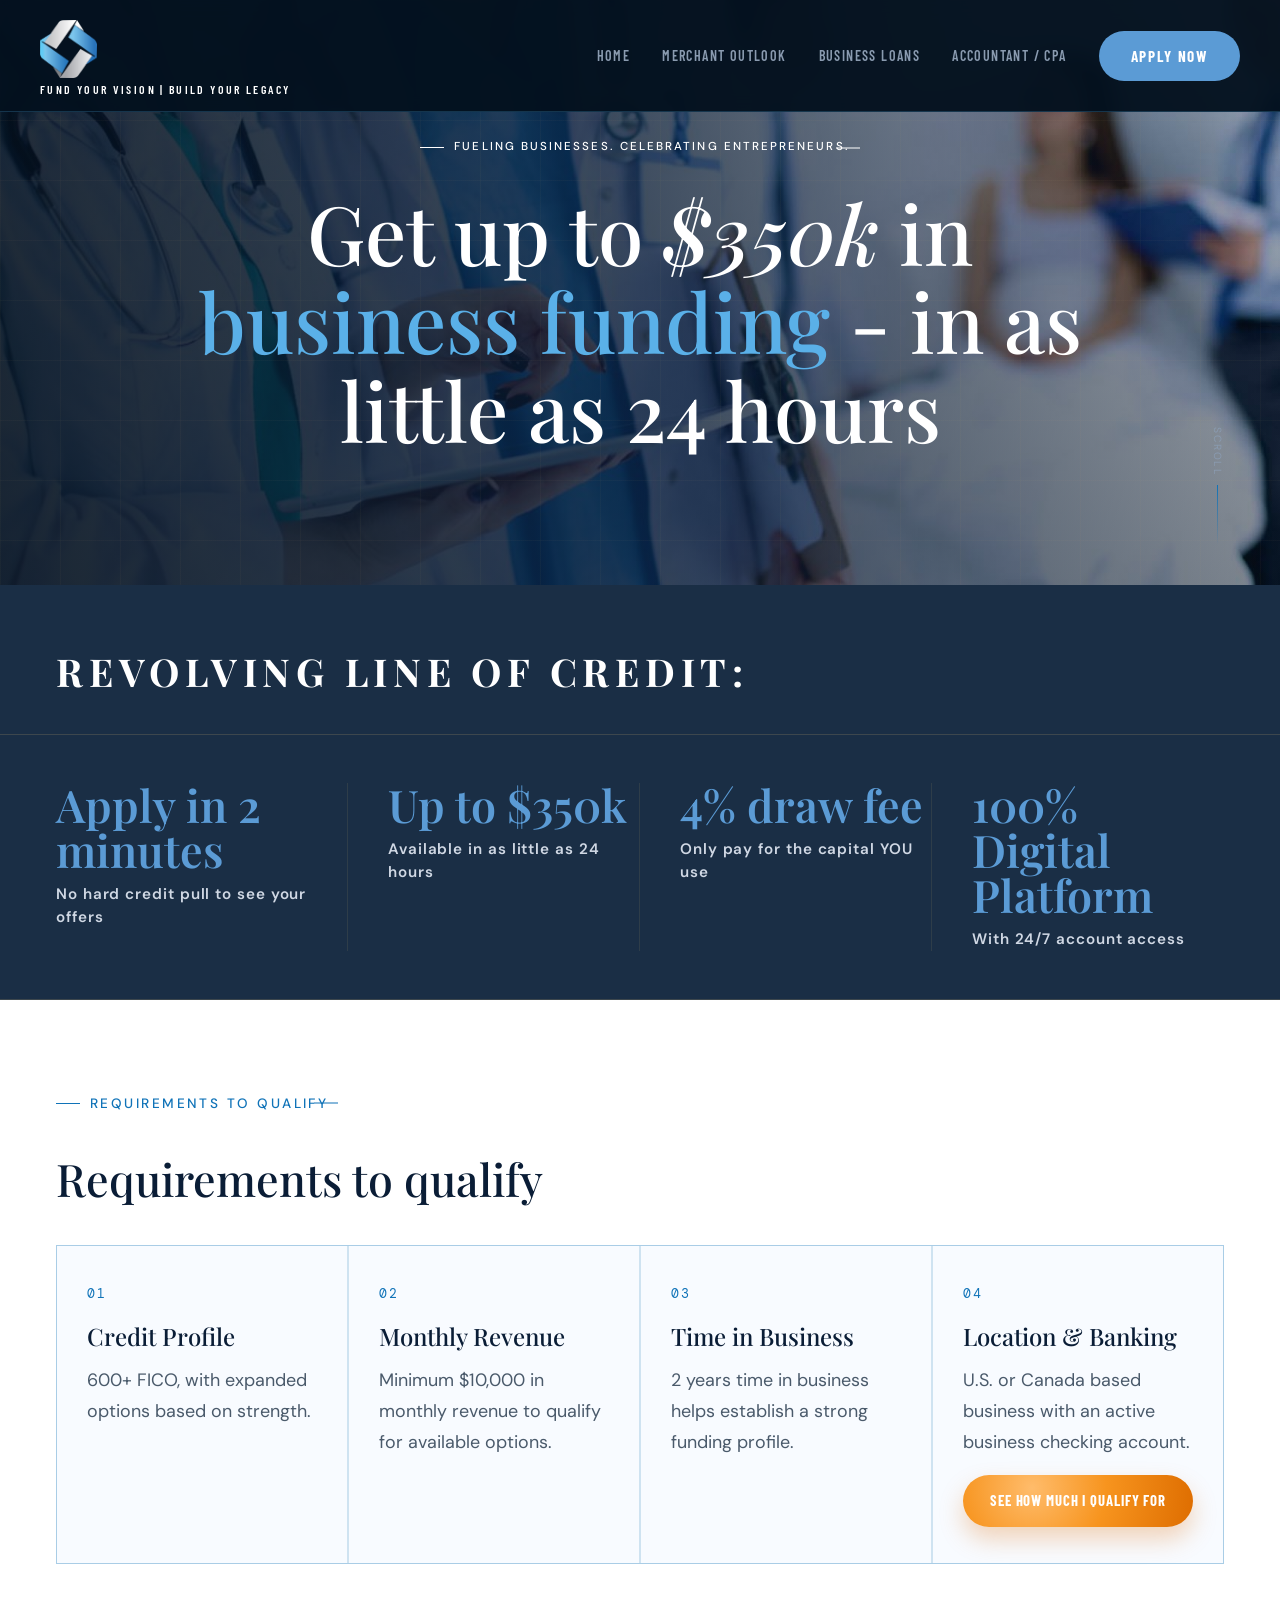
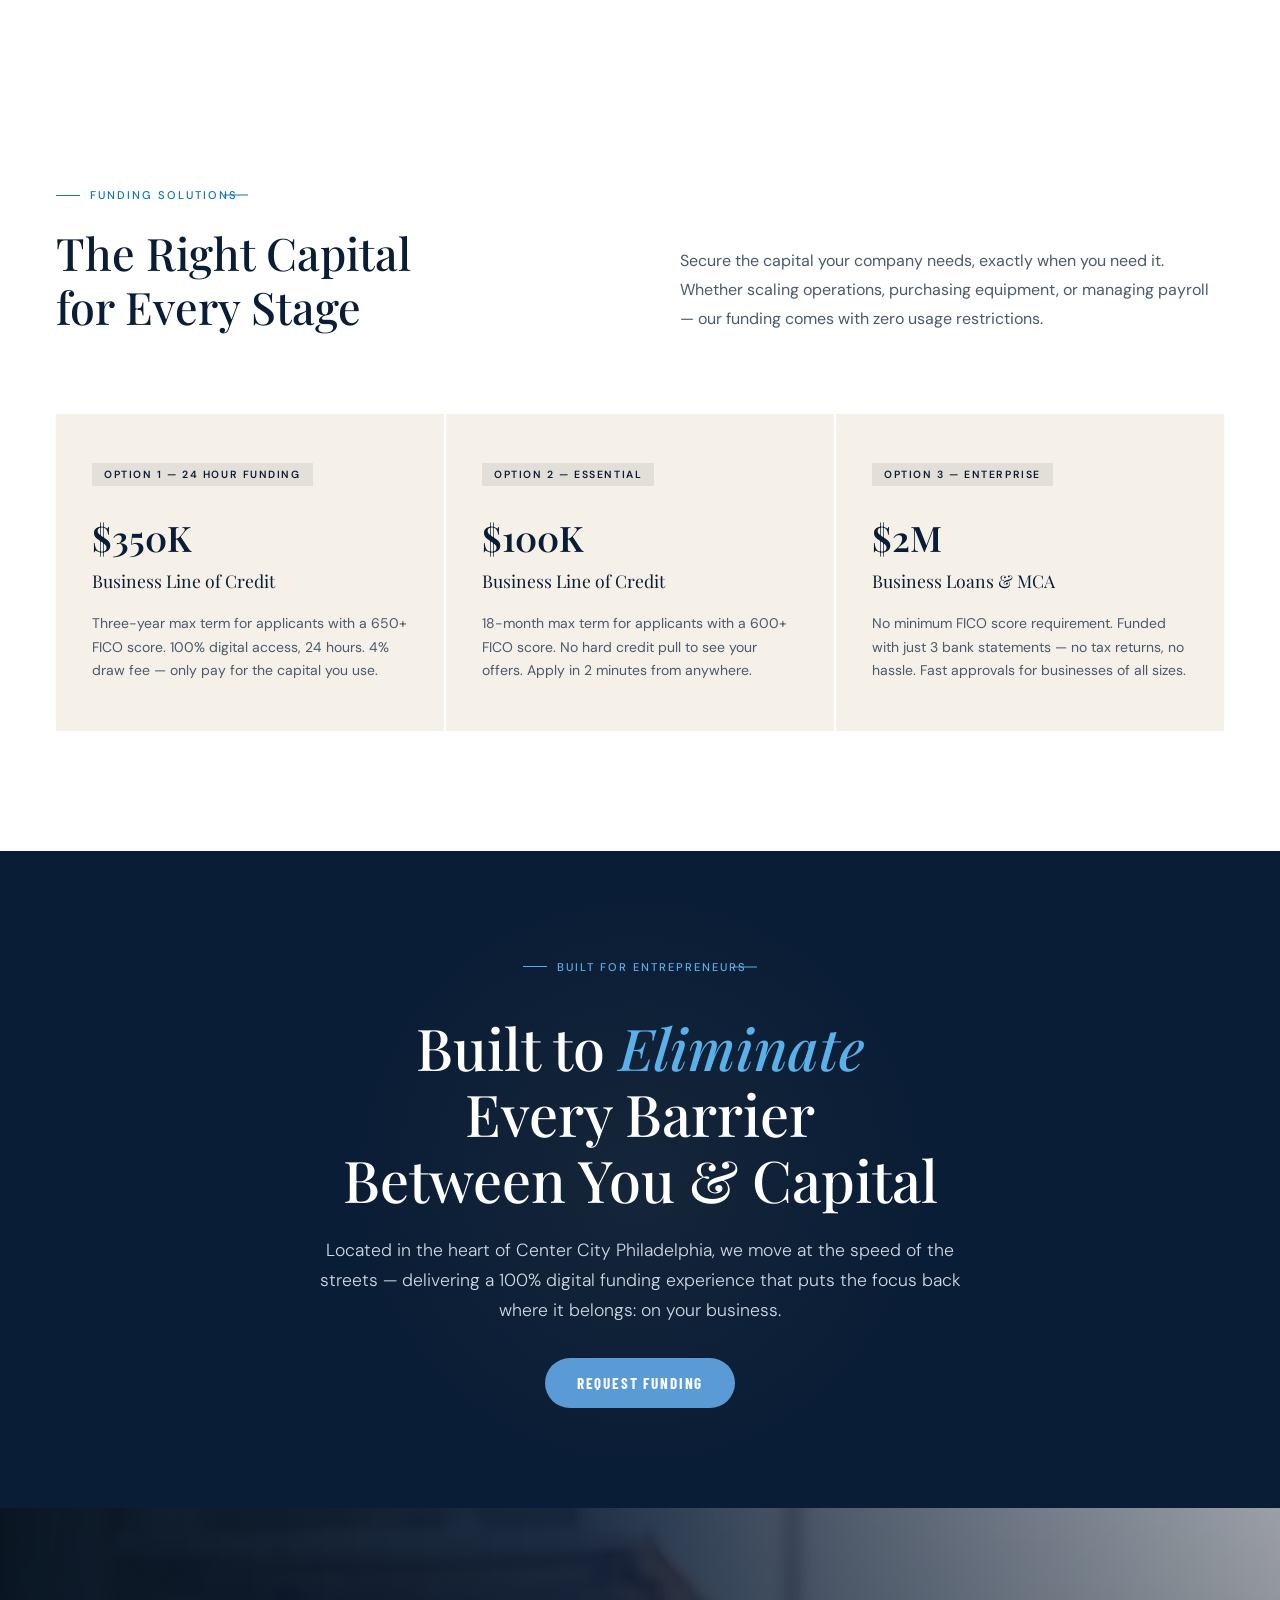
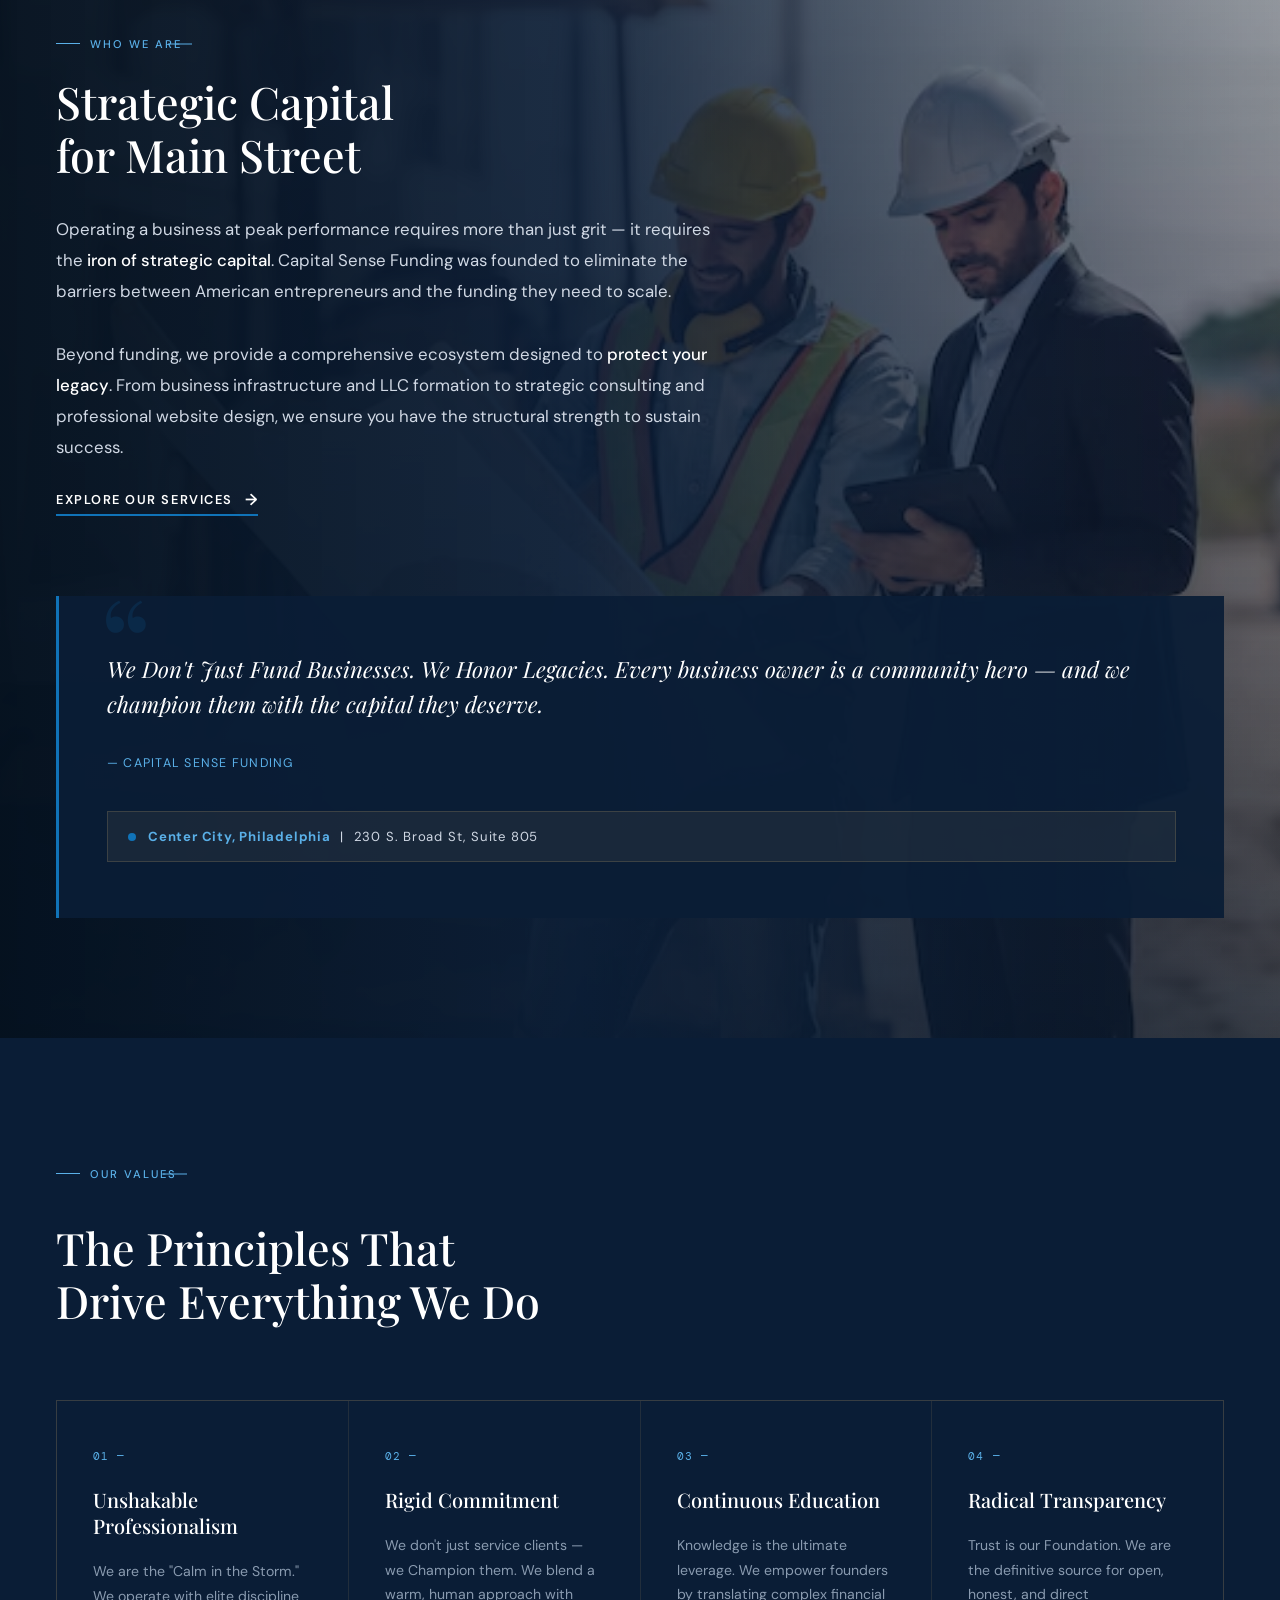
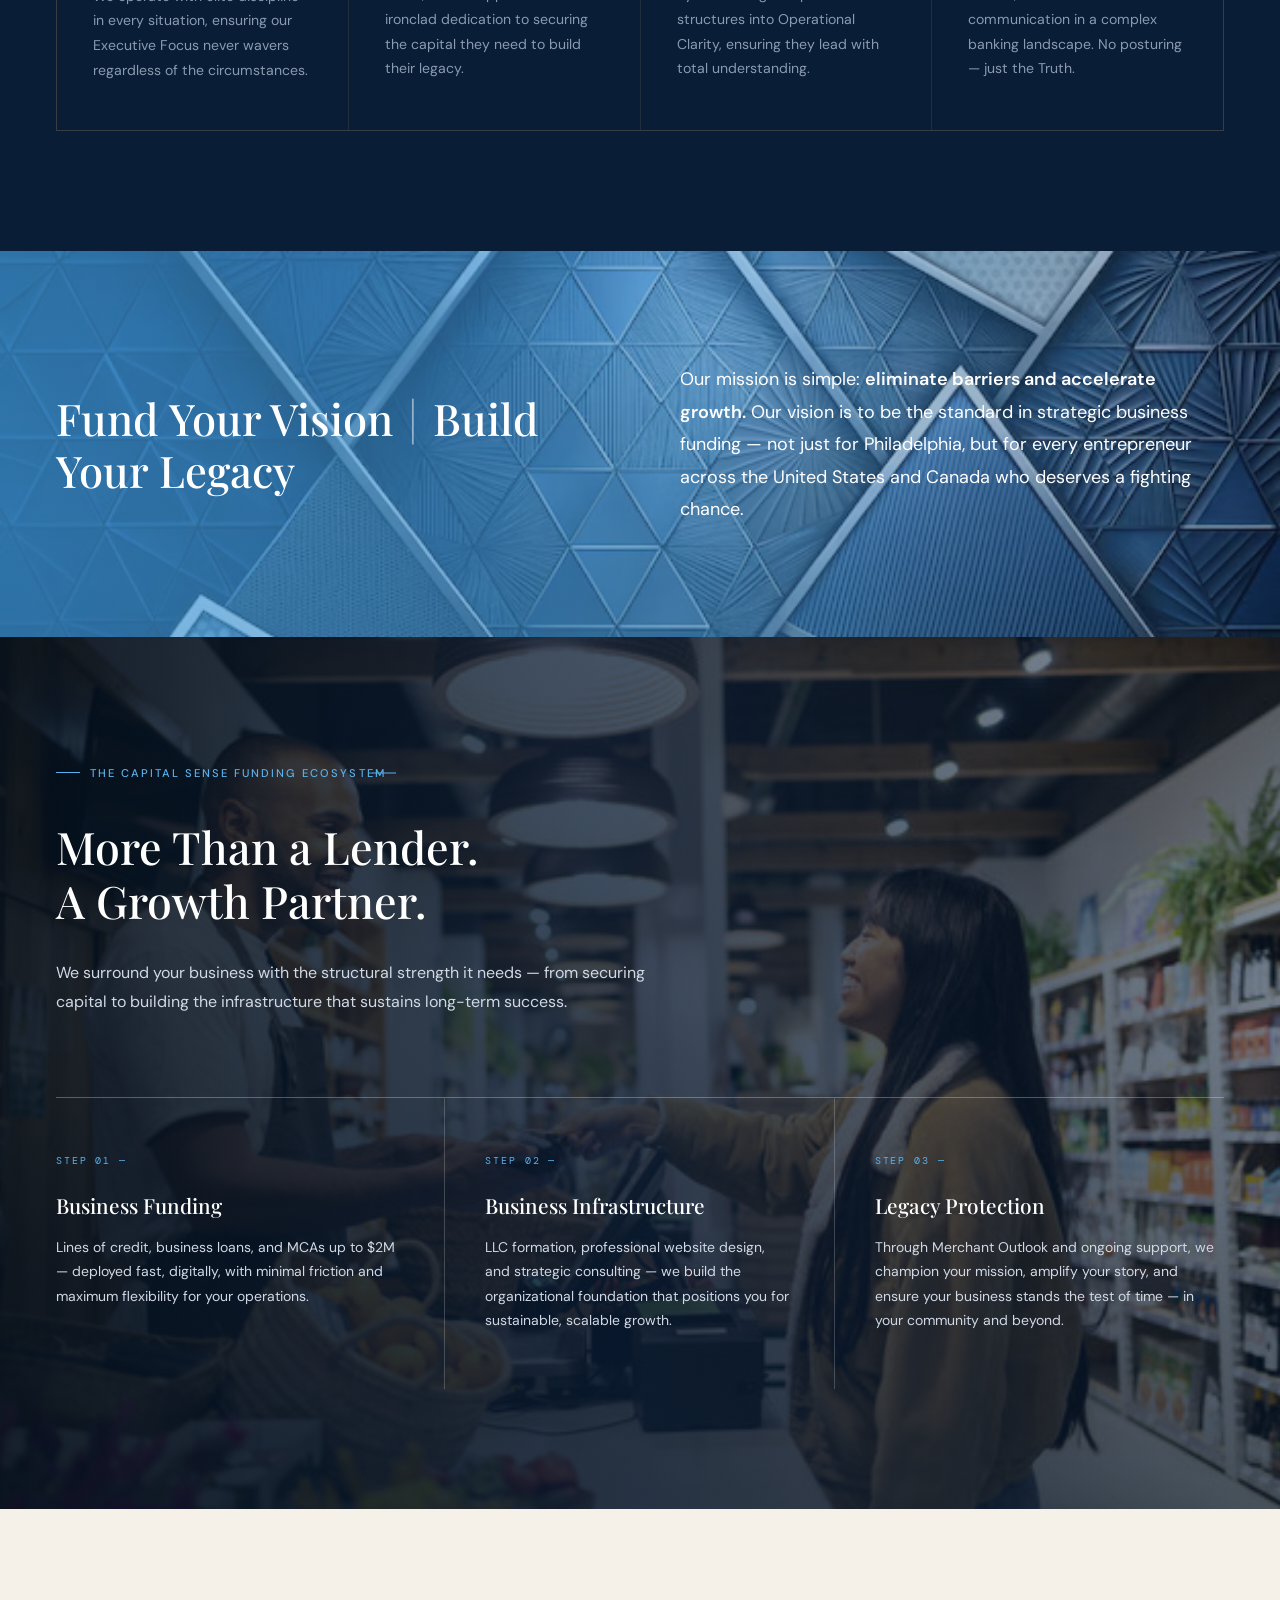
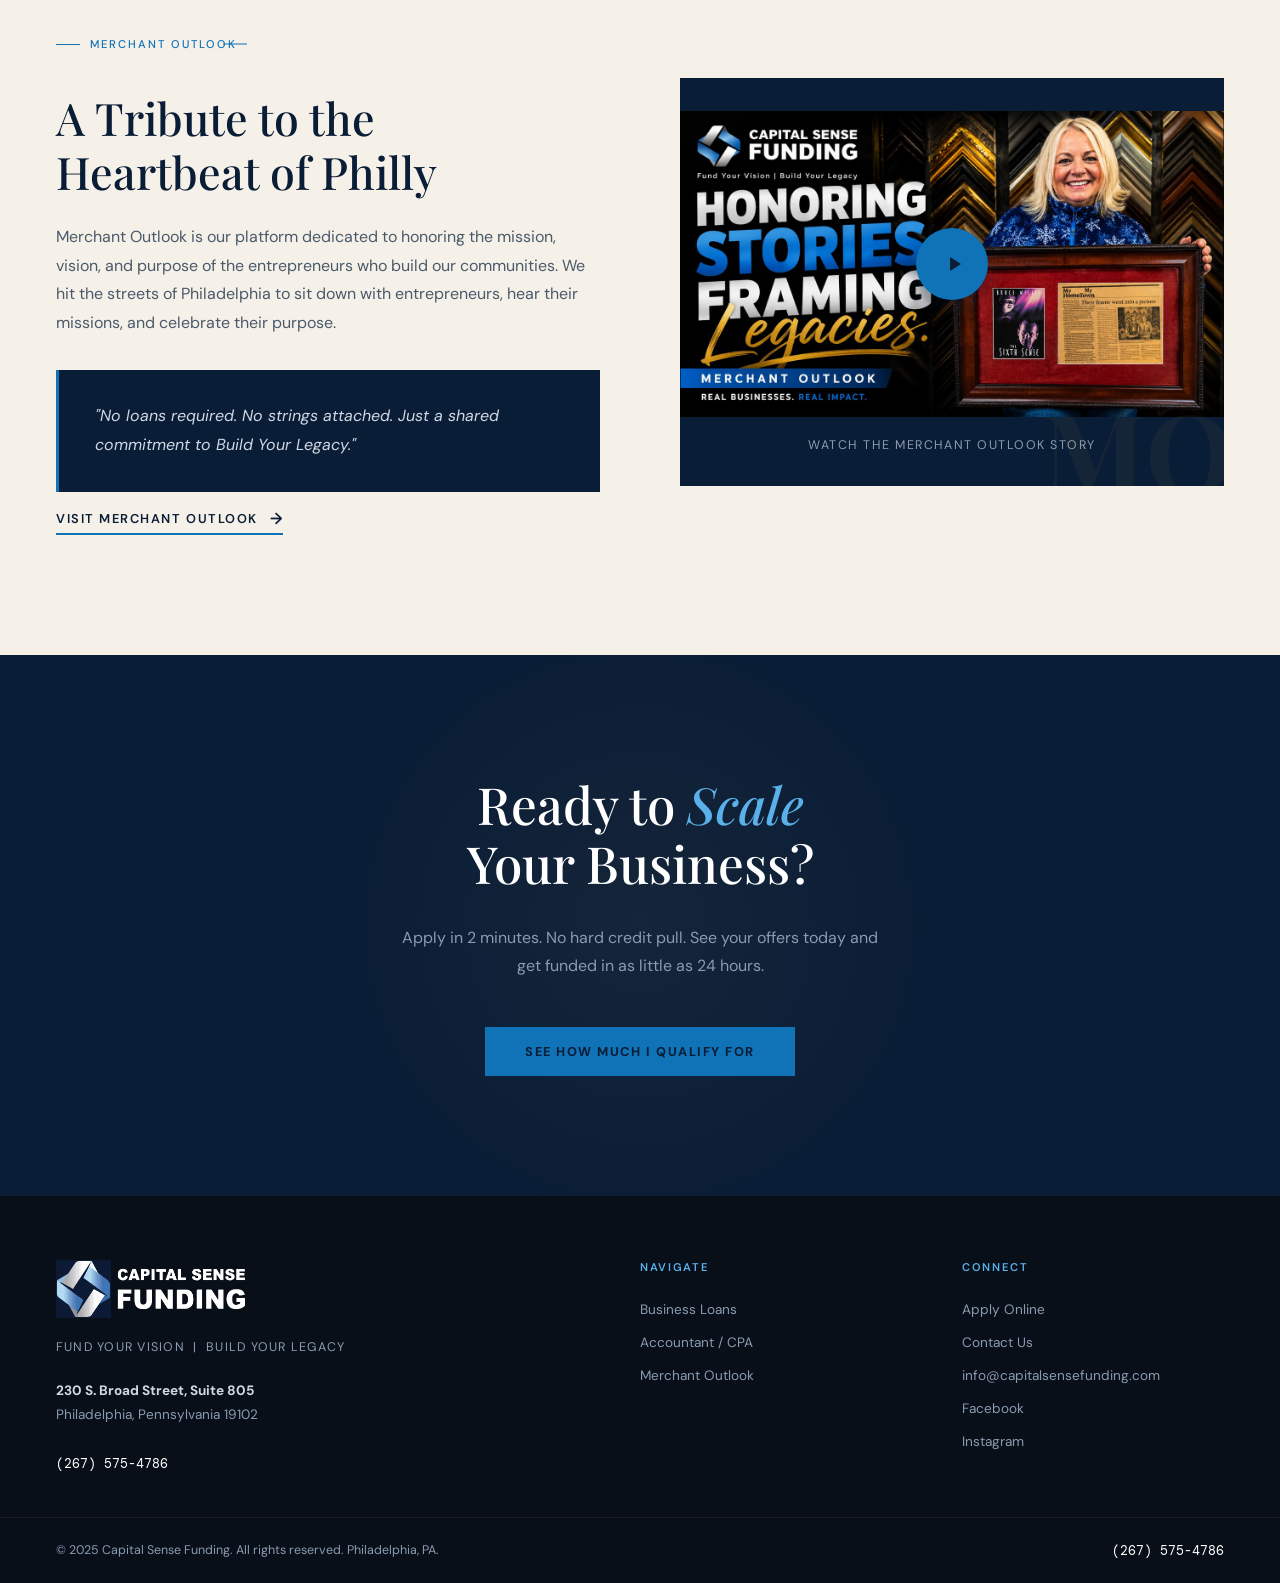
==== index.html @ 98d7ed8f "added application form" ====
<!DOCTYPE html>
<html lang="en">
<head>
<meta charset="UTF-8">
<meta name="viewport" content="width=device-width, initial-scale=1.0">
<title>Capital Sense Funding</title>
<link rel="icon" type="image/jpeg" sizes="32x31" href="images/csf-_logo_32x31.jpg">
<link rel="preconnect" href="https://fonts.googleapis.com">
<link href="https://fonts.googleapis.com/css2?family=Playfair+Display:wght@400;500;600;700&family=DM+Sans:wght@300;400;500&family=DM+Mono:wght@400&family=Barlow+Condensed:wght@400;600;700&display=swap" rel="stylesheet">
<link rel="stylesheet" href="styles.css">
</head>
<body>

<!-- NAV -->
<nav class="site-nav">
  <div class="nav-brand">
    <a class="nav-logo" href="index.html"><img src="images/logo - Copy.png" alt="Capital Sense Funding logo"></a>
    <div class="nav-tagline">Fund your Vision | Build your Legacy</div>
  </div>
  <button class="nav-toggle" type="button" aria-label="Toggle navigation" aria-expanded="false">
    <span></span>
    <span></span>
    <span></span>
  </button>
  <ul class="nav-links">
    <li><a href="index.html">Home</a></li>
    <li><a href="merchant-outlook.html" title="Visit Merchant Outlook">Merchant Outlook</a></li>
    <li><a href="short-term-loan.html">Business Loans</a></li>
    <li><a href="accountant-cpa.html">Accountant / CPA</a></li>
    <li><a href="https://www.capitalsensefunding.com/apply-online.php" class="nav-cta">Apply Now</a></li>
  </ul>
</nav>

<!-- HERO -->
<section class="hero">
  <div class="hero-bg"></div>
  <div class="hero-grid"></div>
  <div class="hero-content">
    <div class="hero-eyebrow">
      <div class="hero-eyebrow-line"></div>
      <div class="hero-eyebrow-copy">

        <span class="hero-eyebrow-text">Fueling Businesses. Celebrating Entrepreneurs.</span>
      </div>
    </div>
    <h1>Get up to <em>$350k</em> in <span class="hero-funding-text">business funding</span> - in as little as 24 hours</h1>
  </div>
  <div class="hero-scroll">
    <span class="hero-scroll-label">Scroll</span>
    <div class="hero-scroll-bar"></div>
  </div>
</section>

<!-- STATS BAR -->
<div class="stats-section">
  <a class="stats-intro" href="https://lp.constantcontactpages.com/sl/LhbhosA">REVOLVING LINE OF CREDIT:</a>
  <div class="stats-bar">
  <a class="stat-item reveal" href="https://www.capitalsensefunding.com/apply-online.php" aria-label="Apply for up to $350,000 in digital funding">
    <div class="stat-number" data-target="350">Apply in 2 minutes</div>
    <div class="stat-label">No hard credit pull to see your offers</div>
  </a>
  <a class="stat-item reveal reveal-delay-1" href="https://www.capitalsensefunding.com/apply-online.php" aria-label="Apply in 2 minutes with no hard credit pull">
    <div class="stat-number">Up to $350k</div>
    <div class="stat-label">Available in as little as 24 hours</div>
  </a>
  <a class="stat-item reveal reveal-delay-2" href="https://www.capitalsensefunding.com/apply-online.php" aria-label="See funding options with $10,000 plus in monthly revenue requirements">
    <div class="stat-number">4% draw fee</div>
    <div class="stat-label">Only pay for the capital YOU use</div>
  </a>
  <a class="stat-item reveal reveal-delay-3" href="https://www.capitalsensefunding.com/apply-online.php" aria-label="Apply for digital funding in the USA and Canada">
    <div class="stat-number">100% Digital Platform</div>
    <div class="stat-label">With 24/7 account access</div>
  </a>
  </div>
</div>

<!-- REQUIREMENTS -->
<section class="requirements-section">
  <div class="section-eyebrow reveal">
    <div class="section-eyebrow-line"></div>
    <span class="section-eyebrow-text">Requirements to qualify</span>
  </div>
  <h2 class="section-title reveal" style="margin-top:16px;">Requirements to qualify</h2>
  <div class="requirements-grid">
    <div class="requirement-card reveal">
      <span class="requirement-label">01</span>
      <h3>Credit Profile</h3>
      <p>600+ FICO, with expanded options based on strength.</p>
    </div>
    <div class="requirement-card reveal reveal-delay-1">
      <span class="requirement-label">02</span>
      <h3>Monthly Revenue</h3>
      <p>Minimum $10,000 in monthly revenue to qualify for available options.</p>
    </div>
    <div class="requirement-card reveal reveal-delay-2">
      <span class="requirement-label">03</span>
      <h3>Time in Business</h3>
      <p>2 years time in business helps establish a strong funding profile.</p>
    </div>
    <div class="requirement-card reveal reveal-delay-3">
      <span class="requirement-label">04</span>
      <h3>Location &amp; Banking</h3>
      <p>U.S. or Canada based business with an active business checking account.</p>
      <a href="https://lp.constantcontactpages.com/sl/LhbhosA" class="qualify-round-btn">See how much I qualify for</a>
    </div>
  </div>
</section>

<!-- SERVICES -->
<section class="services-section">
  <div class="services-header">
    <div class="reveal">
      <div class="section-eyebrow">
        <div class="section-eyebrow-line"></div>
        <span class="section-eyebrow-text">Funding Solutions</span>
      </div>
      <h2 class="section-title">The Right Capital<br>for Every Stage</h2>
    </div>
    <div class="reveal reveal-delay-1">
      <p>Secure the capital your company needs, exactly when you need it. Whether scaling operations, purchasing equipment, or managing payroll — our funding comes with zero usage restrictions.</p>
    </div>
  </div>
  <div class="services-grid">
    <a class="service-card reveal" href="https://www.capitalsensefunding.com/apply-online.php" aria-label="Apply for the $350K business line of credit">
      <span class="service-tag">Option 1 — 24 hour funding</span>
      <div class="service-amount">$350K</div>
      <h3>Business Line of Credit</h3>
      <p>Three-year max term for applicants with a 650+ FICO score. 100% digital access, 24 hours. 4% draw fee — only pay for the capital you use.</p>
    </a>
    <a class="service-card reveal reveal-delay-1" href="https://www.capitalsensefunding.com/apply-online.php" aria-label="Apply for the $100K business line of credit">
      <span class="service-tag">Option 2 — Essential</span>
      <div class="service-amount">$100K</div>
      <h3>Business Line of Credit</h3>
      <p>18-month max term for applicants with a 600+ FICO score. No hard credit pull to see your offers. Apply in 2 minutes from anywhere.</p>
    </a>
    <a class="service-card reveal reveal-delay-2" href="https://www.capitalsensefunding.com/apply-online.php" aria-label="Apply for the $2M business loans and MCA option">
      <span class="service-tag">Option 3 — Enterprise</span>
      <div class="service-amount">$2M</div>
      <h3>Business Loans &amp; MCA</h3>
      <p>No minimum FICO score requirement. Funded with just 3 bank statements — no tax returns, no hassle. Fast approvals for businesses of all sizes.</p>
    </a>
  </div>
</section>

<!-- BARRIER SECTION -->
<section class="barrier-section">
  <div class="barrier-content reveal">
    <div class="section-eyebrow">
      <div class="section-eyebrow-line"></div>
      <span class="section-eyebrow-text">Built For Entrepreneurs</span>
    </div>
    <h2>Built to <em>Eliminate</em><br>Every Barrier<br>Between You &amp; Capital</h2>
    <p class="barrier-sub">Located in the heart of Center City Philadelphia, we move at the speed of the streets — delivering a 100% digital funding experience that puts the focus back where it belongs: on your business.</p>
    <div class="barrier-actions">
      <a href="https://www.capitalsensefunding.com/apply-online.php" class="nav-cta hero-cta">Request Funding</a>
    </div>
  </div>
</section>

<!-- WHO WE ARE -->
<section class="who-we-are">
  <div class="who-left reveal">
    <div class="section-eyebrow">
      <div class="section-eyebrow-line"></div>
      <span class="section-eyebrow-text">Who We Are</span>
    </div>
    <h2 class="section-title">Strategic Capital<br>for Main Street</h2>
    <p>Operating a business at peak performance requires more than just grit — it requires the <strong>iron of strategic capital</strong>. Capital Sense Funding was founded to eliminate the barriers between American entrepreneurs and the funding they need to scale.</p>
    <p>Beyond funding, we provide a comprehensive ecosystem designed to <strong>protect your legacy</strong>. From business infrastructure and LLC formation to strategic consulting and professional website design, we ensure you have the structural strength to sustain success.</p>
    <a href="short-term-loan.html" class="who-cta">Explore Our Services <span class="who-cta-arrow">→</span></a>
  </div>
  <div class="who-legacy reveal">
    <p class="who-quote">We Don't Just Fund Businesses. We Honor Legacies. Every business owner is a community hero — and we champion them with the capital they deserve.</p>
    <div class="who-quote-attr">— Capital Sense Funding</div>
    <div class="location-badge">
      <div class="location-dot"></div>
      <div class="location-text"><strong>Center City, Philadelphia</strong> &nbsp;|&nbsp; 230 S. Broad St, Suite 805</div>
    </div>
  </div>
</section>

<!-- VALUES -->
<section class="values-section">
  <div class="section-eyebrow reveal">
    <div class="section-eyebrow-line"></div>
    <span class="section-eyebrow-text">Our Values</span>
  </div>
  <h2 class="section-title light reveal" style="margin-top:16px; max-width:500px;">The Principles That<br>Drive Everything We Do</h2>
  <div class="values-grid">
    <div class="value-card reveal">
      <span class="value-number">01 —</span>
      <h3>Unshakable Professionalism</h3>
      <p>We are the "Calm in the Storm." We operate with elite discipline in every situation, ensuring our Executive Focus never wavers regardless of the circumstances.</p>
    </div>
    <div class="value-card reveal reveal-delay-1">
      <span class="value-number">02 —</span>
      <h3>Rigid Commitment</h3>
      <p>We don't just service clients — we Champion them. We blend a warm, human approach with ironclad dedication to securing the capital they need to build their legacy.</p>
    </div>
    <div class="value-card reveal reveal-delay-2">
      <span class="value-number">03 —</span>
      <h3>Continuous Education</h3>
      <p>Knowledge is the ultimate leverage. We empower founders by translating complex financial structures into Operational Clarity, ensuring they lead with total understanding.</p>
    </div>
    <div class="value-card reveal reveal-delay-3">
      <span class="value-number">04 —</span>
      <h3>Radical Transparency</h3>
      <p>Trust is our Foundation. We are the definitive source for open, honest, and direct communication in a complex banking landscape. No posturing — just the Truth.</p>
    </div>
  </div>
</section>

<!-- MISSION STRIP -->
<div class="mission-strip">
  <div class="reveal">
    <h2>Fund Your Vision <span class="mission-divider">|</span> Build Your Legacy</h2>
  </div>
  <div class="reveal reveal-delay-1">
    <p>Our mission is simple: <strong>eliminate barriers and accelerate growth.</strong> Our vision is to be the standard in strategic business funding — not just for Philadelphia, but for every entrepreneur across the United States and Canada who deserves a fighting chance.</p>
  </div>
</div>

<!-- ECOSYSTEM -->
<section class="ecosystem-section">
  <div class="ecosystem-header reveal">
    <div class="section-eyebrow">
      <div class="section-eyebrow-line"></div>
      <span class="section-eyebrow-text">The Capital Sense Funding Ecosystem</span>
    </div>
    <h2 class="section-title light" style="margin-top:16px;">More Than a Lender.<br>A Growth Partner.</h2>
    <p>We surround your business with the structural strength it needs — from securing capital to building the infrastructure that sustains long-term success.</p>
  </div>
  <div class="ecosystem-steps">
    <div class="ecosystem-step reveal">
      <span class="ecosystem-step-num">STEP 01 —</span>
      <h3>Business Funding</h3>
      <p>Lines of credit, business loans, and MCAs up to $2M — deployed fast, digitally, with minimal friction and maximum flexibility for your operations.</p>
    </div>
    <div class="ecosystem-step reveal reveal-delay-1">
      <span class="ecosystem-step-num">STEP 02 —</span>
      <h3>Business Infrastructure</h3>
      <p>LLC formation, professional website design, and strategic consulting — we build the organizational foundation that positions you for sustainable, scalable growth.</p>
    </div>
    <div class="ecosystem-step reveal reveal-delay-2">
      <span class="ecosystem-step-num">STEP 03 —</span>
      <h3>Legacy Protection</h3>
      <p>Through Merchant Outlook and ongoing support, we champion your mission, amplify your story, and ensure your business stands the test of time — in your community and beyond.</p>
    </div>
  </div>
</section>

<!-- MERCHANT OUTLOOK -->
<section class="merchant-section">
  <div class="merchant-left reveal">
    <div class="section-eyebrow">
      <div class="section-eyebrow-line"></div>
      <span class="section-eyebrow-text">Merchant Outlook</span>
    </div>
    <h2 class="section-title" style="margin-top:16px;">A Tribute to the<br>Heartbeat of Philly</h2>
    <p>Merchant Outlook is our platform dedicated to honoring the mission, vision, and purpose of the entrepreneurs who build our communities. We hit the streets of Philadelphia to sit down with entrepreneurs, hear their missions, and celebrate their purpose.</p>
    <div class="highlight-box">
      <p>"No loans required. No strings attached. Just a shared commitment to Build Your Legacy."</p>
    </div>
    <a href="merchant-outlook.html" class="who-cta" style="margin-top:16px; display:inline-flex;">Visit Merchant Outlook <span class="who-cta-arrow">→</span></a>
  </div>
  <div class="merchant-right reveal reveal-delay-2">
    <div class="video-placeholder">
      <div class="video-thumb-wrap">
        <img src="images/alex1.jpg" alt="Merchant Outlook thumbnail" class="video-thumb">
        <div class="play-btn" onclick="openVideo('qTaCQqEyh9E')">
          <svg width="24" height="24" viewBox="0 0 24 24"><path d="M8 5v14l11-7z"/></svg>
        </div>
      </div>
      <div class="video-label">Watch the Merchant Outlook Story</div>
    </div>
    <div class="merchant-bg-text">MO</div>
  </div>
</section>

<!-- CTA -->
<section class="cta-section">
  <h2 class="reveal">Ready to <em>Scale</em><br>Your Business?</h2>
  <p class="reveal reveal-delay-1">Apply in 2 minutes. No hard credit pull. See your offers today and get funded in as little as 24 hours.</p>
  <div class="cta-buttons reveal reveal-delay-2">
    <a href="https://lp.constantcontactpages.com/sl/LhbhosA" class="btn-primary">See How Much I Qualify For</a>
  </div>
</section>

<!-- FOOTER -->
<footer>
  <div class="footer-brand">
    <div class="footer-logo"><a href="index.html"><img src="images/Test1.png" alt="Capital Sense Funding logo"></a></div>
    <div class="footer-tagline">Fund Your Vision &nbsp;|&nbsp; Build Your Legacy</div>
    <div class="footer-address">
      <strong>230 S. Broad Street, Suite 805</strong><br>
      Philadelphia, Pennsylvania 19102<br><br>
      <a href="tel:2675754786" class="footer-phone">(267) 575-4786</a>
    </div>
  </div>
  <div class="footer-col">
    <h4>Navigate</h4>
    <ul>
      <li><a href="short-term-loan.html">Business Loans</a></li>
      <li><a href="accountant-cpa.html">Accountant / CPA</a></li>
      <li><a href="merchant-outlook.html">Merchant Outlook</a></li>
    </ul>
  </div>
  <div class="footer-col">
    <h4>Connect</h4>
    <ul>
      <li><a href="#">Apply Online</a></li>
      <li><a href="https://lp.constantcontactpages.com/sl/LhbhosA">Contact Us</a></li>
      <li><a href="mailto:info@capitalsensefunding.com">info@capitalsensefunding.com</a></li>
      <li><a href="#">Facebook</a></li>
      <li><a href="#">Instagram</a></li>
    </ul>
  </div>
</footer>
<div class="footer-bottom">
  <p>© 2025 Capital Sense Funding. All rights reserved. Philadelphia, PA.</p>
  <a href="tel:2675754786" class="footer-phone">(267) 575-4786</a>
</div>

<script src="script.js"></script>
</body>
</html>
---- styles.css ----
*, *::before, *::after { box-sizing: border-box; margin: 0; padding: 0; }

  :root {
    --navy: #0A1D36;
    --navy-mid: #1a2e45;
    --navy-light: #243d57;
    --gold: #1073B8;
    --gold-light: #5AB0E8;
    --cream: #f5f0e8;
    --white: #ffffff;
    --gray: #8a9bb0;
    --gray-light: #d0d8e4;
    --text-body: #4a5a6b;
  }

  html { scroll-behavior: smooth; }

  body {
    font-family: 'DM Sans', sans-serif;
    background: var(--white);
    color: var(--navy);
    overflow-x: hidden;
  }

  /* ── NAV ── */
  nav {
    position: fixed; top: 0; left: 0; right: 0; z-index: 100;
    display: flex; align-items: center; justify-content: space-between;
    padding: 0 40px;
    min-height: 112px;
    background: rgba(4, 17, 31, 0.96);
    border-bottom: 1px solid rgba(74, 159, 212, 0.25);
    backdrop-filter: blur(8px);
  }
  .site-nav { flex-wrap: nowrap; gap: 18px; }
  .nav-brand {
    display: flex;
    flex-direction: column;
    align-items: flex-start;
    gap: 4px;
    min-width: 0;
  }
  .nav-logo {
    display: inline-flex;
    align-items: center;
    text-decoration: none;
    flex-shrink: 0;
    padding-top: 6px;
    font-family: 'Barlow Condensed', sans-serif;
    font-weight: 700;
    font-size: 16px;
    color: var(--white);
    letter-spacing: 0.05em;
  }
  .nav-logo img {
    display: block;
    height: 58px;
    width: auto;
    margin-top: 0;
  }
  .nav-tagline {
    display: inline-block;
    flex-shrink: 0;
    font-family: 'Barlow Condensed', sans-serif;
    font-size: clamp(0.62rem, 0.95vw, 0.74rem);
    font-weight: 600;
    letter-spacing: 0.2em;
    text-transform: uppercase;
    color: var(--white);
    line-height: 1.3;
    max-width: 240px;
    white-space: nowrap;
  }
  .nav-toggle {
    display: none;
    flex-direction: column;
    justify-content: center;
    gap: 5px;
    width: 42px;
    height: 42px;
    background: transparent;
    border: 0;
    cursor: pointer;
    padding: 0;
  }
  .nav-toggle span {
    display: block;
    width: 22px;
    height: 2px;
    background: var(--white);
    border-radius: 999px;
  }
  .nav-links {
    display: flex;
    align-items: center;
    gap: 32px;
    list-style: none;
  }
  .nav-links a {
    font-family: 'Barlow Condensed', sans-serif;
    font-size: 0.875rem;
    font-weight: 600;
    letter-spacing: 0.1em;
    text-transform: uppercase;
    color: var(--gray);
    text-decoration: none;
    transition: color 0.2s;
  }
  .nav-links a:hover,
  .nav-links a.active { color: var(--gold); }
  .nav-cta {
    display: inline-flex;
    align-items: center;
    justify-content: center;
    background: #5b9bd5;
    color: #fff !important;
    padding: 16px 32px;
    font-family: 'Barlow Condensed', sans-serif;
    font-weight: 700 !important;
    font-size: 0.95rem !important;
    letter-spacing: 0.12em !important;
    text-transform: uppercase;
    text-decoration: none;
    white-space: nowrap;
    border-radius: 999px;
    transition: background 0.2s, transform 0.2s !important;
  }
  .nav-cta:hover {
    background: #7fb4e6 !important;
    color: #fff !important;
    transform: translateY(-1px);
  }

  /* ── HERO ── */
  .hero {
    position: relative;
    min-height: 52vh;
    background: var(--navy);
    display: flex; align-items: flex-end;
    overflow: hidden;
    padding: 132px 56px 100px;
  }
  .hero-bg {
    position: absolute; inset: 0;
    background:
      linear-gradient(90deg, rgba(4, 17, 31, 0.86) 0%, rgba(10, 29, 54, 0.74) 48%, rgba(10, 29, 54, 0.22) 100%),
      linear-gradient(180deg, rgba(4, 17, 31, 0.14) 0%, rgba(4, 17, 31, 0.38) 100%),
      url('images/integrated-health-care.jpg') center center / cover no-repeat;
  }
  .hero-grid {
    position: absolute; inset: 0;
    background-image: 
      linear-gradient(rgba(200,169,110,0.04) 1px, transparent 1px),
      linear-gradient(90deg, rgba(200,169,110,0.04) 1px, transparent 1px);
    background-size: 60px 60px;
  }
  .hero-content { position: relative; z-index: 2; max-width: 900px; margin: 0 auto; text-align: center; }
  .hero-eyebrow {
    display: inline-flex; align-items: center; gap: 10px;
    margin-bottom: 32px;
    width: fit-content; max-width: 100%;
    position: relative; padding-right: 34px;
    opacity: 0; animation: fadeUp 0.8s ease 0.2s forwards;
  }
  .hero-eyebrow-line {
    flex: 0 0 24px; height: 1px; background: #fff;
  }
  .hero-eyebrow::after {
    content: '';
    position: absolute; right: 0; top: 50%;
    width: 24px; height: 1px; background: #fff;
    transform: translateY(-50%);
  }
  .hero-eyebrow-copy {
    display: flex; flex-direction: column; gap: 6px;
    max-width: min(100%, 320px);
  }
  .hero-eyebrow-text {
    font-size: 0.72rem; font-weight: 500; letter-spacing: 0.18em;
    text-transform: uppercase; color: #fff; line-height: 1.4;
    max-width: 100%;
    white-space: nowrap;
  }

  @media (max-width: 768px) {
    .hero-eyebrow {
      gap: 8px;
      margin-bottom: 20px;
      flex-wrap: nowrap;
      padding-right: 0;
    }

    .section-eyebrow {
      display: inline-grid;
      grid-template-columns: 18px minmax(0, 1fr) 18px;
      align-items: center;
      column-gap: 8px;
      margin-bottom: 20px;
      width: 100%;
      padding-right: 0;
    }

    .hero-eyebrow-line,
    .section-eyebrow-line {
      flex-basis: 18px;
    }

    .hero-eyebrow::after,
    .section-eyebrow::after {
      position: static;
      transform: none;
      flex: 0 0 18px;
      margin-top: 2px;
    }

    .hero-eyebrow-text {
      font-size: clamp(0.58rem, 1.8vw, 0.72rem);
      letter-spacing: 0.12em;
      line-height: 1.5;
      max-width: 100%;
      white-space: nowrap;
    }

    .section-eyebrow-text {
      min-width: 0;
      font-size: clamp(0.58rem, 1.8vw, 0.72rem);
      letter-spacing: 0.12em;
      white-space: normal;
    }
  }

  .hero h1 {
    font-family: 'Playfair Display', serif;
    font-size: clamp(3.2rem, 6.4vw, 5.9rem);
    font-weight: 500;
    line-height: 1.08;
    color: var(--white);
    margin-bottom: 32px;
    opacity: 0; animation: fadeUp 0.8s ease 0.5s forwards;
  }
  .hero h1 em { font-style: italic; color: var(--white); }
  .hero-funding-text { color: var(--gold-light); }
  .hero-offer {
    font-family: 'Barlow Condensed', sans-serif;
    font-size: 0.95rem; font-weight: 700; letter-spacing: 0.12em;
    text-transform: uppercase; line-height: 1.6;
    color: var(--gold-light); max-width: 560px;
    margin: 0 0 24px;
    opacity: 0; animation: fadeUp 0.8s ease 0.4s forwards;
  }
  .hero-sub {
    font-size: 1.15rem; font-weight: 300; line-height: 1.7;
    color: var(--gray-light); max-width: 560px;
    opacity: 0; animation: fadeUp 0.8s ease 0.6s forwards;
  }
  .hero-actions {
    margin: 0 0 32px;
    display: flex;
    flex-wrap: wrap;
    gap: 16px;
    opacity: 0; animation: fadeUp 0.8s ease 0.7s forwards;
  }
  .hero-cta {
    margin-top: 0;
  }
  .hero-scroll {
    position: absolute; bottom: 40px; right: 56px;
    display: flex; flex-direction: column; align-items: center; gap: 8px;
    opacity: 0; animation: fadeUp 0.8s ease 1s forwards;
  }
  .hero-scroll-label {
    font-size: 0.65rem; letter-spacing: 0.18em; text-transform: uppercase;
    color: var(--gray); writing-mode: vertical-rl;
  }
  .hero-scroll-bar {
    width: 1px; height: 60px; background: linear-gradient(to bottom, var(--gold), transparent);
    animation: pulse-bar 2s ease-in-out infinite;
  }

  /* ── STATS SECTION ── */
  .stats-section {
    background: var(--navy-mid);
  }
  .stats-intro {
    display: block;
    font-family: 'Playfair Display', serif;
    font-size: clamp(1.35rem, 5.5vw, 2.4rem); font-weight: 700; letter-spacing: 0.15em;
    text-transform: uppercase; line-height: 1.6;
    color: var(--white);
    text-decoration: none;
    padding: 56px 56px 32px;
    margin: 0;
    opacity: 0; animation: fadeUp 0.8s ease 0.2s forwards;
  }
  /* ── STATS BAR ── */
  .stats-bar {
    background: var(--navy-mid);
    border-top: 1px solid rgba(200,169,110,0.2);
    border-bottom: 1px solid rgba(200,169,110,0.2);
    padding: 48px 56px;
    display: grid; grid-template-columns: repeat(4, 1fr);
  }
  .stat-item {
    padding: 0;
    border-right: 1px solid rgba(200,169,110,0.12);
    padding-left: 40px;
    transition: background 0.3s;
    color: inherit;
    text-decoration: none;
    display: block;
  }
  .stat-item:first-child { padding-left: 0; }
  .stat-item:last-child { border-right: none; }
  .stat-item:hover { background: rgba(200,169,110,0.04); }
  .stat-number {
    font-family: 'Playfair Display', serif;
    font-size: 2.8rem; font-weight: 600;
    color: #5b9bd5; line-height: 1;
    margin-bottom: 10px;
  }
  .stat-label {
    font-size: 0.95rem; font-weight: 600; letter-spacing: 0.06em;
    color: var(--gray-light);
    line-height: 1.5;
  }

  /* ── SECTION BASE ── */
  section { padding: 120px 56px; }
  .section-eyebrow {
    display: inline-flex; align-items: center; gap: 10px; margin-bottom: 24px;
    width: fit-content; max-width: 100%; position: relative; padding-right: 34px;
  }
  .section-eyebrow-line {
    flex: 0 0 24px; height: 1px; background: var(--gold);
  }
  .section-eyebrow::after {
    content: '';
    position: absolute; right: 0; top: 50%;
    width: 24px; height: 1px; background: var(--gold);
    transform: translateY(-50%);
  }
  .section-eyebrow-text {
    font-size: 0.7rem; font-weight: 500; letter-spacing: 0.18em;
    text-transform: uppercase; color: var(--gold);
    white-space: nowrap;
  }
  h2.section-title {
    font-family: 'Playfair Display', serif;
    font-size: clamp(2rem, 3.5vw, 3rem);
    font-weight: 500; line-height: 1.2; color: var(--navy);
  }
  h2.section-title.light { color: var(--white); }

  /* ── REQUIREMENTS ── */
  .requirements-section {
    background: var(--white);
    padding-top: 88px;
    padding-bottom: 96px;
  }
  .requirements-grid {
    margin-top: 40px;
    display: grid;
    grid-template-columns: repeat(4, 1fr);
    gap: 2px;
    background: rgba(16, 115, 184, 0.2);
    border: 1px solid rgba(16, 115, 184, 0.2);
  }
  .requirements-section .section-eyebrow-text {
    font-size: 0.85rem;
  }
  .requirement-card {
    background: #f8fbff;
    padding: 36px 30px;
    transition: background 0.25s ease;
  }
  .requirement-card:hover {
    background: #edf5fd;
  }
  .requirement-label {
    display: inline-block;
    font-family: 'DM Mono', monospace;
    font-size: 0.84rem;
    color: var(--gold);
    letter-spacing: 0.12em;
    margin-bottom: 18px;
  }
  .requirement-card h3 {
    font-family: 'Playfair Display', serif;
    font-size: clamp(1.5rem, 1.7vw, 1.75rem);
    font-weight: 500;
    line-height: 1.35;
    color: var(--navy);
    margin-bottom: 12px;
  }
  .requirement-card p {
    font-size: clamp(1.12rem, 1.2vw, 1.25rem);
    line-height: 1.75;
    color: var(--text-body);
  }
  .qualify-round-btn {
    width: 100%;
    min-height: 52px;
    border-radius: 999px;
    background: radial-gradient(circle at 30% 25%, #ffbc6b 0%, #f7941e 45%, #de6d00 100%);
    color: #ffffff;
    text-decoration: none;
    text-transform: uppercase;
    font-family: 'Barlow Condensed', sans-serif;
    font-size: 0.92rem;
    font-weight: 700;
    letter-spacing: 0.06em;
    line-height: 1.2;
    text-align: center;
    display: inline-flex;
    align-items: center;
    justify-content: center;
    padding: 12px 18px;
    margin-top: 16px;
    box-shadow: 0 12px 24px rgba(222, 109, 0, 0.28);
    transition: transform 0.2s ease, box-shadow 0.2s ease;
  }
  .qualify-round-btn:hover {
    transform: translateY(-2px);
    box-shadow: 0 16px 28px rgba(222, 109, 0, 0.35);
  }

  /* ── BARRIER SECTION ── */
  .barrier-section {
    background: var(--navy);
    padding: 100px 56px;
    text-align: center;
    position: relative;
    overflow: hidden;
  }
  .barrier-section::before {
    content: '';
    position: absolute; top: 50%; left: 50%; transform: translate(-50%, -50%);
    width: 600px; height: 600px; border-radius: 50%;
    background: radial-gradient(circle, rgba(200,169,110,0.06) 0%, transparent 70%);
    pointer-events: none;
  }
  .barrier-content {
    max-width: 820px;
    margin: 0 auto;
    position: relative;
    z-index: 2;
  }
  .barrier-section .section-eyebrow-text { color: var(--gold-light); }
  .barrier-section .section-eyebrow-line,
  .barrier-section .section-eyebrow::after { background: var(--gold-light); }
  .barrier-section h2 {
    font-family: 'Playfair Display', serif;
    font-size: clamp(2.4rem, 4.5vw, 3.8rem);
    font-weight: 500;
    line-height: 1.15;
    color: var(--white);
    margin-top: 16px;
    margin-bottom: 24px;
  }
  .barrier-section h2 em {
    font-style: italic;
    color: var(--gold-light);
  }
  .barrier-sub {
    font-size: 1.1rem;
    font-weight: 300;
    line-height: 1.7;
    color: var(--gray-light);
    max-width: 680px;
    margin: 0 auto 32px;
  }
  .barrier-actions {
    display: flex;
    justify-content: center;
    gap: 16px;
    margin-top: 24px;
  }

  /* ── WHO WE ARE ── */
  .who-we-are {
    position: relative;
    isolation: isolate;
    background:
      linear-gradient(90deg, rgba(4, 17, 31, 0.97) 0%, rgba(10, 29, 54, 0.9) 45%, rgba(10, 29, 54, 0.28) 100%),
      linear-gradient(180deg, rgba(4, 17, 31, 0.1) 0%, rgba(4, 17, 31, 0.72) 100%),
      url('images/construction.avif') center / cover no-repeat;
    display: grid; grid-template-columns: minmax(0, 1fr) minmax(260px, 0.65fr); gap: 80px; align-items: center;
  }
  .who-left { position: relative; z-index: 1; }
  .who-we-are .section-eyebrow-text { color: var(--gold-light); }
  .who-we-are .section-eyebrow-line,
  .who-we-are .section-eyebrow::after { background: var(--gold-light); }
  .who-we-are .section-title { color: var(--white); }
  .who-left p {
    font-size: 1.05rem; line-height: 1.85; color: var(--gray-light);
    margin-top: 32px; margin-bottom: 24px;
  }
  .who-left p strong { color: var(--white); font-weight: 500; }
  .who-cta {
    display: inline-flex; align-items: center; gap: 12px;
    font-size: 0.8rem; font-weight: 600; letter-spacing: 0.12em;
    text-transform: uppercase; color: var(--white); text-decoration: none;
    border-bottom: 2px solid var(--gold); padding-bottom: 4px;
    transition: gap 0.2s, color 0.2s;
  }
  .who-cta:hover { gap: 18px; color: var(--gold); }
  .who-cta-arrow { font-size: 1rem; }
  .who-legacy {
    grid-column: 1 / -1;
    position: relative;
    background: rgba(10, 29, 54, 0.94);
    padding: 56px 48px;
    border-left: 3px solid var(--gold);
  }
  .who-legacy::before {
    content: '\201C';
    position: absolute; top: -20px; left: 40px;
    font-family: 'Playfair Display', serif;
    font-size: 8rem; color: var(--gold); opacity: 0.15; line-height: 1;
  }
  .who-quote {
    font-family: 'Playfair Display', serif;
    font-size: 1.4rem; font-weight: 400; font-style: italic;
    color: var(--white); line-height: 1.6; margin-bottom: 32px;
  }
  .who-quote-attr {
    font-size: 0.78rem; letter-spacing: 0.1em; text-transform: uppercase;
    color: var(--gold-light);
  }
  .location-badge {
    margin-top: 40px;
    display: flex; align-items: center; gap: 12px;
    padding: 16px 20px;
    background: rgba(200,169,110,0.08);
    border: 1px solid rgba(200,169,110,0.2);
  }
  .location-dot { width: 8px; height: 8px; background: var(--gold); border-radius: 50%; }
  .location-text { font-size: 0.82rem; color: var(--gray-light); letter-spacing: 0.06em; }
  .location-text strong { color: var(--gold-light); }

  /* ── VALUES ── */
  .values-section { background: var(--navy); }
  .values-section .section-eyebrow-text { color: var(--gold-light); }
  .values-section .section-eyebrow-line,
  .values-section .section-eyebrow::after { background: var(--gold-light); }
  .values-grid {
    display: grid; grid-template-columns: repeat(4, 1fr); gap: 1px;
    margin-top: 72px;
    background: rgba(200,169,110,0.12);
    border: 1px solid rgba(200,169,110,0.12);
  }
  .value-card {
    background: var(--navy);
    padding: 48px 36px;
    transition: background 0.3s;
    position: relative; overflow: hidden;
  }
  .value-card::after {
    content: '';
    position: absolute; bottom: 0; left: 0;
    width: 0; height: 2px; background: var(--gold);
    transition: width 0.4s ease;
  }
  .value-card:hover { background: var(--navy-light); }
  .value-card:hover::after { width: 100%; }
  .value-number {
    font-family: 'DM Mono', monospace;
    font-size: 0.7rem; color: var(--gold-light);
    letter-spacing: 0.1em; margin-bottom: 24px;
    display: block;
  }
  .value-card h3 {
    font-family: 'Playfair Display', serif;
    font-size: 1.25rem; font-weight: 500;
    color: var(--white); margin-bottom: 20px; line-height: 1.3;
  }
  .value-card p {
    font-size: 0.88rem; line-height: 1.75; color: var(--gray);
  }

  /* ── SERVICES ── */
  .services-section { background: var(--white); }
  .services-header {
    display: grid; grid-template-columns: 1fr 1fr; gap: 80px;
    margin-bottom: 80px; align-items: end;
  }
  .services-header p {
    font-size: 1rem; line-height: 1.8; color: var(--text-body);
    margin-top: 24px;
  }
  .services-grid { display: grid; grid-template-columns: repeat(3, 1fr); gap: 2px; }
  .service-card {
    background: var(--cream);
    padding: 48px 36px;
    position: relative; overflow: hidden;
    transition: all 0.3s;
    cursor: pointer;
    color: inherit;
    text-decoration: none;
    display: block;
  }
  .service-card::before {
    content: '';
    position: absolute; top: 0; left: 0; right: 0;
    height: 3px; background: var(--gold);
    transform: scaleX(0); transform-origin: left;
    transition: transform 0.4s ease;
  }
  .service-card:hover { background: var(--navy); }
  .service-card:hover::before { transform: scaleX(1); }
  .service-card:hover h3,
  .service-card:hover p,
  .service-card:hover .service-amount { color: var(--white); }
  .service-card:hover .service-tag { background: rgba(200,169,110,0.2); color: var(--gold-light); }
  .service-tag {
    display: inline-block;
    font-size: 0.65rem; font-weight: 600; letter-spacing: 0.15em;
    text-transform: uppercase; color: var(--navy);
    background: rgba(13,27,42,0.08);
    padding: 5px 12px; margin-bottom: 28px;
    transition: all 0.3s;
  }
  .service-amount {
    font-family: 'Playfair Display', serif;
    font-size: 2.2rem; font-weight: 600;
    color: var(--navy); margin-bottom: 8px;
    transition: color 0.3s;
  }
  .service-card h3 {
    font-family: 'Playfair Display', serif;
    font-size: 1.1rem; font-weight: 400;
    color: var(--navy); margin-bottom: 20px;
    transition: color 0.3s;
  }
  .service-card p {
    font-size: 0.875rem; line-height: 1.7; color: var(--text-body);
    transition: color 0.3s;
  }

  /* ── MISSION STRIP ── */
  .mission-strip {
    background:
      linear-gradient(90deg, rgba(61, 150, 214, 0.9) 0%, rgba(61, 150, 214, 0.78) 52%, rgba(10, 29, 54, 0.62) 100%),
      url('images/build.png?v=20260908') center / cover no-repeat;
    padding: 80px 56px;
    display: grid; grid-template-columns: 1fr 1fr; gap: 80px; align-items: center;
  }
  .mission-strip h2 {
    font-family: 'Playfair Display', serif;
    font-size: clamp(2rem, 3vw, 2.8rem);
    font-weight: 500; line-height: 1.2; color: var(--white);
  }
  .mission-strip h2 .mission-divider {
    color: var(--white);
    opacity: 0.5;
    font-weight: 300;
    margin: 0 4px;
  }
  .mission-strip p {
    font-size: 1rem; line-height: 1.8; color: var(--white);
  }
  .mission-strip p strong { color: var(--white); font-weight: 600; }

  @media (min-width: 901px) {
    .mission-strip {
      min-height: 380px;
      padding: 112px 56px;
      background:
        linear-gradient(90deg, rgba(61, 150, 214, 0.72) 0%, rgba(61, 150, 214, 0.54) 52%, rgba(10, 29, 54, 0.38) 100%),
        url('images/build.png?v=20260908') center / cover no-repeat;
    }
    .mission-strip h2 {
      font-size: clamp(2.2rem, 3.4vw, 3.2rem);
    }
    .mission-strip p {
      font-size: 1.125rem;
    }
  }

  /* ── ECOSYSTEM ── */
  .ecosystem-section {
    position: relative;
    isolation: isolate;
    background:
      linear-gradient(90deg, rgba(4, 17, 31, 0.84) 0%, rgba(10, 29, 54, 0.72) 50%, rgba(10, 29, 54, 0.38) 100%),
      linear-gradient(180deg, rgba(4, 17, 31, 0.12) 0%, rgba(4, 17, 31, 0.52) 100%),
      url('images/retail.jpg') center / cover no-repeat;
    padding: 120px 56px;
  }
  .ecosystem-header,
  .ecosystem-steps { position: relative; z-index: 1; }
  .ecosystem-header { margin-bottom: 80px; max-width: 600px; }
  .ecosystem-section .section-eyebrow-text { color: var(--gold-light); }
  .ecosystem-section .section-eyebrow-line,
  .ecosystem-section .section-eyebrow::after { background: var(--gold-light); }
  .ecosystem-header p {
    font-size: 1rem; line-height: 1.8; color: var(--gray-light);
    margin-top: 32px;
  }
  .ecosystem-steps {
    display: grid; grid-template-columns: repeat(3, 1fr); gap: 0;
    border-top: 1px solid rgba(255,255,255,0.28);
  }
  .ecosystem-step {
    padding: 56px 40px 56px 0;
    border-right: 1px solid rgba(255,255,255,0.2);
    padding-right: 40px;
    margin-right: 0;
  }
  .ecosystem-step:last-child { border-right: none; padding-left: 40px; padding-right: 0; }
  .ecosystem-step:nth-child(2) { padding: 56px 40px; }
  .ecosystem-step-num {
    font-family: 'DM Mono', monospace;
    font-size: 0.65rem; letter-spacing: 0.18em;
    color: var(--gold-light); margin-bottom: 24px; display: block;
  }
  .ecosystem-step h3 {
    font-family: 'Playfair Display', serif;
    font-size: 1.3rem; font-weight: 500;
    color: var(--white); margin-bottom: 16px;
  }
  .ecosystem-step p {
    font-size: 0.875rem; line-height: 1.75; color: var(--gray-light);
  }

  /* ── MERCHANT OUTLOOK ── */
  .merchant-section {
    background: var(--cream);
    padding: 120px 56px;
    display: grid; grid-template-columns: 1fr 1fr; gap: 80px; align-items: center;
  }
  .merchant-left {}
  .merchant-left p {
    font-size: 1rem; line-height: 1.8; color: var(--text-body);
    margin-top: 24px; margin-bottom: 32px;
  }
  .merchant-left .highlight-box {
    background: var(--navy);
    padding: 32px 36px;
    border-left: 3px solid var(--gold);
  }
  .merchant-left .highlight-box p {
    color: var(--gray-light); margin: 0; font-style: italic;
  }
  .merchant-section .who-cta {
    color: var(--navy);
  }
  .merchant-section .who-cta:hover {
    color: var(--gold);
  }
  .merchant-right {
    background: var(--navy);
    aspect-ratio: 4/3;
    position: relative; overflow: hidden;
    display: flex; align-items: center; justify-content: center;
  }
  .video-placeholder {
    display: flex; flex-direction: column; align-items: center; gap: 20px;
    width: 100%;
  }
  .video-thumb-wrap { position: relative; width: 100%; height: 100%; }
  .video-thumb {
    display: block; width: 100%; height: 100%; object-fit: cover;
  }
  .play-btn {
    width: 72px; height: 72px; border-radius: 50%;
    background: var(--gold);
    position: absolute; left: 50%; top: 50%; transform: translate(-50%, -50%);
    display: flex; align-items: center; justify-content: center;
    cursor: pointer; transition: transform 0.2s, background 0.2s;
    box-shadow: 0 6px 18px rgba(10,29,54,0.35);
  }
  .play-btn:hover { transform: translate(-50%, -50%) scale(1.06); background: var(--gold-light); }
  .play-btn svg { fill: var(--navy); margin-left: 4px; }
  .video-label {
    font-size: 0.78rem; letter-spacing: 0.12em; text-transform: uppercase;
    color: var(--gray);
  }
  /* Modal / iframe styles for embedded player */
  .video-modal {
    position: fixed; inset: 0; display: flex; align-items: center; justify-content: center;
    background: rgba(0,0,0,0.75); z-index: 9999;
  }
  .video-modal .video-iframe-wrap {
    width: min(1100px, 92%); aspect-ratio: 16/9; background: #000; position: relative;
    box-shadow: 0 12px 48px rgba(0,0,0,0.6);
  }
  .video-modal .close-video {
    position: absolute; top: -42px; right: 0; background: transparent; border: 0; color: var(--white);
    font-size: 1rem; cursor: pointer;
  }
  .video-modal iframe { width: 100%; height: 100%; border: 0; display: block; }
  .merchant-bg-text {
    position: absolute; bottom: -20px; right: -10px;
    font-family: 'Playfair Display', serif;
    font-size: 7rem; font-weight: 700; color: rgba(200,169,110,0.06);
    line-height: 1; pointer-events: none; user-select: none;
  }

  /* ── CTA ── */
  .cta-section {
    background: var(--navy);
    padding: 120px 56px;
    text-align: center;
    position: relative; overflow: hidden;
  }
  .cta-section::before {
    content: '';
    position: absolute; top: 50%; left: 50%; transform: translate(-50%, -50%);
    width: 600px; height: 600px; border-radius: 50%;
    background: radial-gradient(circle, rgba(200,169,110,0.06) 0%, transparent 70%);
    pointer-events: none;
  }
  .cta-section h2 {
    font-family: 'Playfair Display', serif;
    font-size: clamp(2.5rem, 4vw, 3.8rem);
    font-weight: 500; line-height: 1.15; color: var(--white);
    max-width: 700px; margin: 0 auto 32px;
  }
  .cta-section h2 em { font-style: italic; color: var(--gold-light); }
  .cta-section p {
    font-size: 1rem; color: var(--gray); max-width: 480px;
    margin: 0 auto 48px; line-height: 1.7;
  }
  .cta-buttons { display: flex; justify-content: center; gap: 16px; flex-wrap: wrap; }
  .btn-primary {
    background: var(--gold); color: var(--navy);
    padding: 16px 40px; font-size: 0.8rem; font-weight: 700;
    letter-spacing: 0.12em; text-transform: uppercase;
    text-decoration: none; border: none; cursor: pointer;
    transition: background 0.2s, transform 0.2s;
    display: inline-block;
  }
  .btn-primary:hover { background: var(--gold-light); transform: translateY(-1px); }
  .btn-secondary {
    background: transparent; color: var(--white);
    padding: 16px 40px; font-size: 0.8rem; font-weight: 500;
    letter-spacing: 0.12em; text-transform: uppercase;
    text-decoration: none; border: 1px solid rgba(255,255,255,0.25); cursor: pointer;
    transition: border-color 0.2s, color 0.2s;
    display: inline-block;
  }
  .btn-secondary:hover { border-color: var(--gold); color: var(--gold); }

  /* ── FOOTER ── */
  footer {
    background: #080f18;
    padding: 64px 56px 40px;
    display: grid; grid-template-columns: 2fr 1fr 1fr; gap: 60px;
  }
  .footer-brand {}
  .footer-logo {
    font-family: 'Playfair Display', serif;
    font-size: 1.15rem; font-weight: 700; color: var(--white); margin-bottom: 16px;
  }
  .footer-logo span { color: var(--gold-light); }
  .footer-logo a {
    display: inline-flex;
    align-items: center;
  }
  .footer-logo img {
    display: block;
    height: 58px;
    width: auto;
    margin-top: 0;
  }
  .footer-tagline {
    font-size: 0.78rem; letter-spacing: 0.1em; text-transform: uppercase;
    color: var(--gray); margin-bottom: 24px;
  }
  .footer-address { font-size: 0.85rem; color: var(--gray); line-height: 1.8; }
  .footer-address strong { color: var(--gray-light); }
  .footer-col h4 {
    font-size: 0.7rem; font-weight: 600; letter-spacing: 0.15em;
    text-transform: uppercase; color: var(--gold-light); margin-bottom: 24px;
  }
  .footer-col ul { list-style: none; }
  .footer-col ul li { margin-bottom: 12px; }
  .footer-col ul a {
    font-size: 0.85rem; color: var(--gray); text-decoration: none; transition: color 0.2s;
  }
  .footer-col ul a:hover { color: var(--white); }
  .footer-bottom {
    background: #080f18;
    padding: 24px 56px;
    border-top: 1px solid rgba(200,169,110,0.1);
    display: flex; justify-content: space-between; align-items: center;
  }
  .footer-bottom p { font-size: 0.78rem; color: var(--gray); }
  .footer-phone {
    font-family: 'DM Mono', monospace;
    font-size: 0.82rem; color: #fff; text-decoration: none;
  }
  .footer-copy { color: #fff; }

  @media (max-width: 900px) {
    nav {
      padding: 0 24px;
      min-height: 92px;
    }
    .site-nav { flex-wrap: wrap; }
    .nav-tagline {
      display: block;
      max-width: 240px;
    }
    .nav-toggle { display: inline-flex; }
    .nav-links {
      display: none;
      position: absolute;
      top: 100%;
      left: 0;
      right: 0;
      flex-direction: column;
      gap: 16px;
      padding: 16px 24px 24px;
      background: rgba(13,27,42,0.98);
      border-top: 1px solid rgba(200,169,110,0.16);
    }
    .nav-links.is-open { display: flex; }
    .nav-links a { font-size: 0.78rem; }

    .hero,
    .stats-bar,
    section,
    .mission-strip,
    .cta-section,
    footer {
      padding-left: 24px;
      padding-right: 24px;
    }

    .hero {
      min-height: auto;
      padding-top: 120px;
      padding-bottom: 80px;
    }
    .hero-scroll { display: none; }

    .stats-bar {
      grid-template-columns: repeat(2, minmax(0, 1fr));
      padding: 0 24px;
    }
    .stat-item {
      padding: 32px 16px;      padding-inline: 16px;      border-right: 0;
      border-bottom: 1px solid rgba(200,169,110,0.12);
    }
    .stat-item:nth-child(odd) { border-right: 1px solid rgba(200,169,110,0.12); }
    .stat-item:nth-child(3), .stat-item:nth-child(4) { border-bottom: 0; }

    .who-we-are,
    .services-header,
    .mission-strip,
    .merchant-section,
    footer {
      grid-template-columns: 1fr;
      gap: 40px;
    }
    .mission-strip h2 {
      font-size: clamp(1.3rem, 4.4vw, 2.6rem);
    }

    .values-grid {
      grid-template-columns: repeat(2, minmax(0, 1fr));
    }
    .requirements-grid {
      grid-template-columns: repeat(2, minmax(0, 1fr));
    }
    .services-grid {
      grid-template-columns: 1fr;
    }
    .ecosystem-steps {
      grid-template-columns: 1fr;
      border-top: 0;
    }
    .ecosystem-step {
      padding: 32px 0;
      border-right: 0;
      border-bottom: 1px solid rgba(200,169,110,0.12);
    }
    .ecosystem-step:last-child {
      padding-left: 0;
      padding-right: 0;
      border-bottom: 0;
    }
    .ecosystem-step:nth-child(2) { padding: 32px 0; }

    .ecosystem-section {
      background-size: 100% 100%, 100% 100%, auto 460px;
      background-position: center, center, center top;
      background-repeat: no-repeat;
      background-color: var(--navy);
    }

    footer {
      gap: 32px;
    }
  }

  @media (max-width: 640px) {
    nav {
      padding: 0 18px;
    }
    .nav-logo img {
      height: 58px;
      margin-top: 0;
    }
    .hero,
    section,
    .mission-strip,
    .cta-section,
    footer {
      padding-left: 18px;
      padding-right: 18px;
    }
    .hero h1 {
      font-size: clamp(2.2rem, 8vw, 3rem);
    }
    .hero-sub {
      font-size: 1rem;
    }

    .stats-intro {
      padding: 32px 18px 20px;
      font-size: 1.45rem;
      line-height: 1.35;
    }
    .stats-bar {
      grid-template-columns: 1fr;
      padding: 0 18px;
    }
    .stat-item {
      padding: 20px 16px;
      padding-inline: 16px;
      margin: 12px 0;
      border: 1px solid rgba(200,169,110,0.2);
    }
    .stat-item:first-child {
      padding-left: 16px;
    }
    .stat-item .stat-number {
      font-size: 1.6rem;
      margin-bottom: 6px;
    }
    .stat-item .stat-label {
      font-size: 0.78rem;
    }
    .stat-item,
    .stat-item:nth-child(odd) {
      border: 1px solid rgba(200,169,110,0.2);
    }
    .stat-item:last-child { border-bottom: 1px solid rgba(200,169,110,0.2); }

    .values-grid {
      grid-template-columns: 1fr;
    }
    .requirements-grid {
      grid-template-columns: 1fr;
    }
    .who-legacy {
      padding: 36px 24px;
    }
    .who-quote {
      font-size: 1.1rem;
    }
    .cta-buttons {
      flex-direction: column;
      align-items: stretch;
    }
    .btn-primary,
    .btn-secondary {
      width: 100%;
      text-align: center;
    }
    .mission-strip h2 {
      font-size: clamp(0.95rem, 4.2vw, 1.6rem);
    }
  }

  /* ── ANIMATIONS ── */
  @keyframes fadeUp {
    from { opacity: 0; transform: translateY(24px); }
    to { opacity: 1; transform: translateY(0); }
  }
  @keyframes pulse-bar {
    0%, 100% { opacity: 1; transform: scaleY(1); }
    50% { opacity: 0.4; transform: scaleY(0.6); }
  }

  .reveal {
    opacity: 0; transform: translateY(28px);
    transition: opacity 0.7s ease, transform 0.7s ease;
  }
  .reveal.visible { opacity: 1; transform: translateY(0); }
  .reveal-delay-1 { transition-delay: 0.1s; }
  .reveal-delay-2 { transition-delay: 0.2s; }
  .reveal-delay-3 { transition-delay: 0.3s; }
  .reveal-delay-4 { transition-delay: 0.4s; }

  @media (max-width: 768px) {
    .section-eyebrow {
      display: inline-grid;
      grid-template-columns: 18px minmax(0, max-content) 18px;
      align-items: center;
      column-gap: 8px;
      width: fit-content;
      max-width: 100%;
      padding-right: 0;
    }

    .section-eyebrow-line,
    .section-eyebrow::after {
      width: 18px;
    }

    .section-eyebrow::after {
      position: static;
      transform: none;
      margin-top: 2px;
    }

    .section-eyebrow-text {
      min-width: 0;
      font-size: clamp(0.58rem, 1.8vw, 0.72rem);
      letter-spacing: 0.12em;
      white-space: normal;
    }
  }
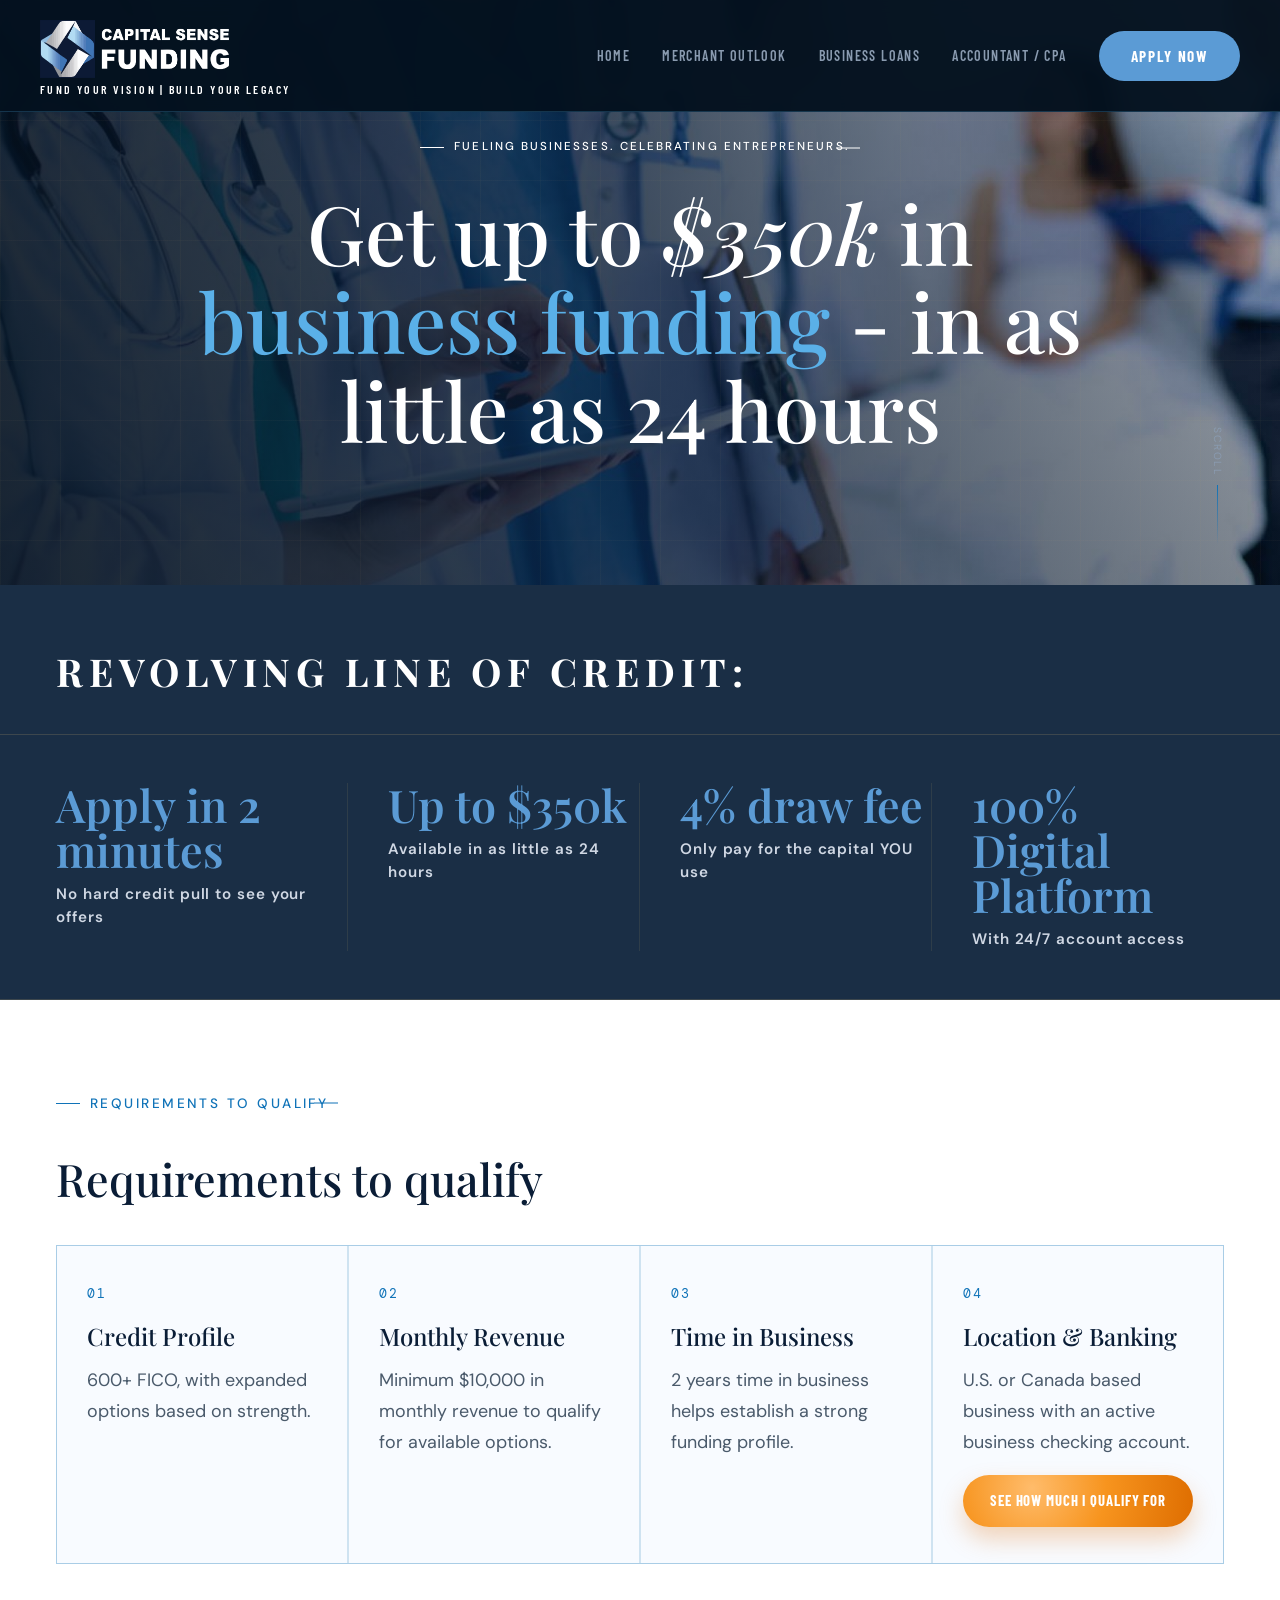
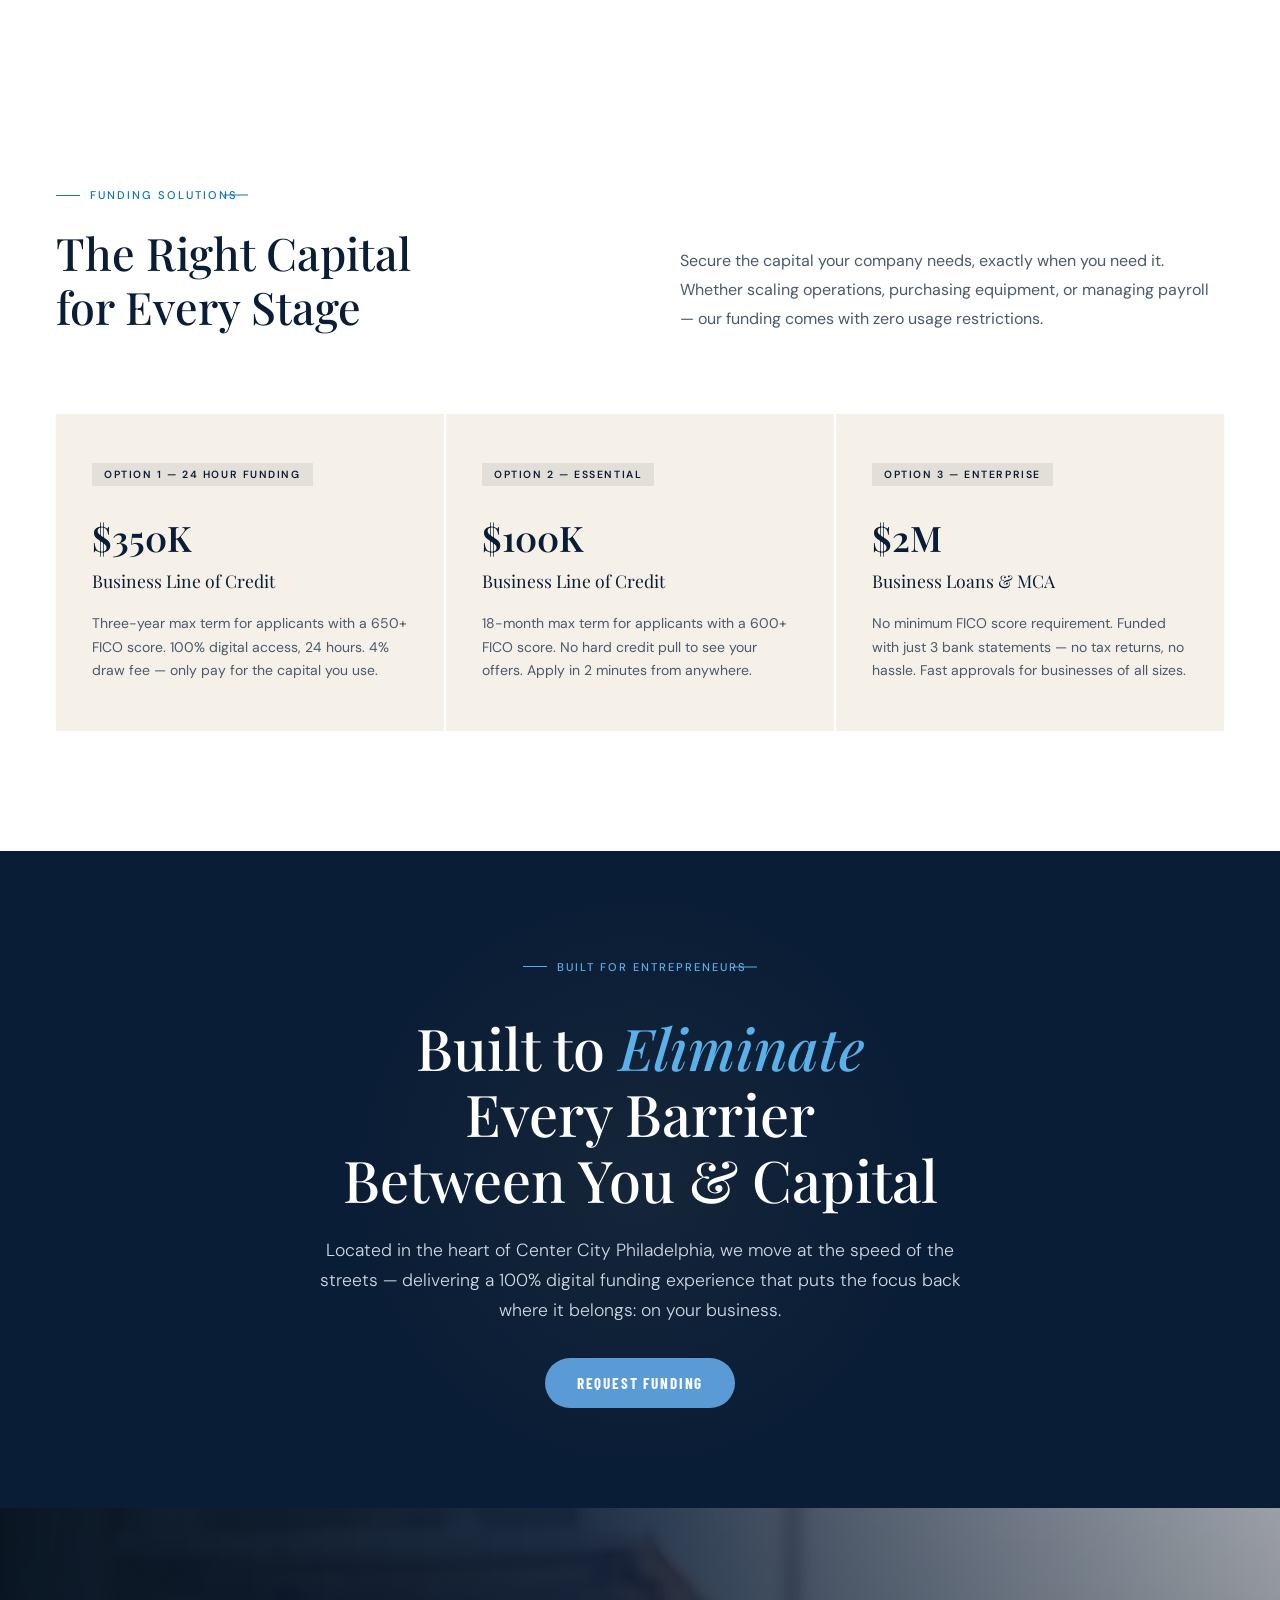
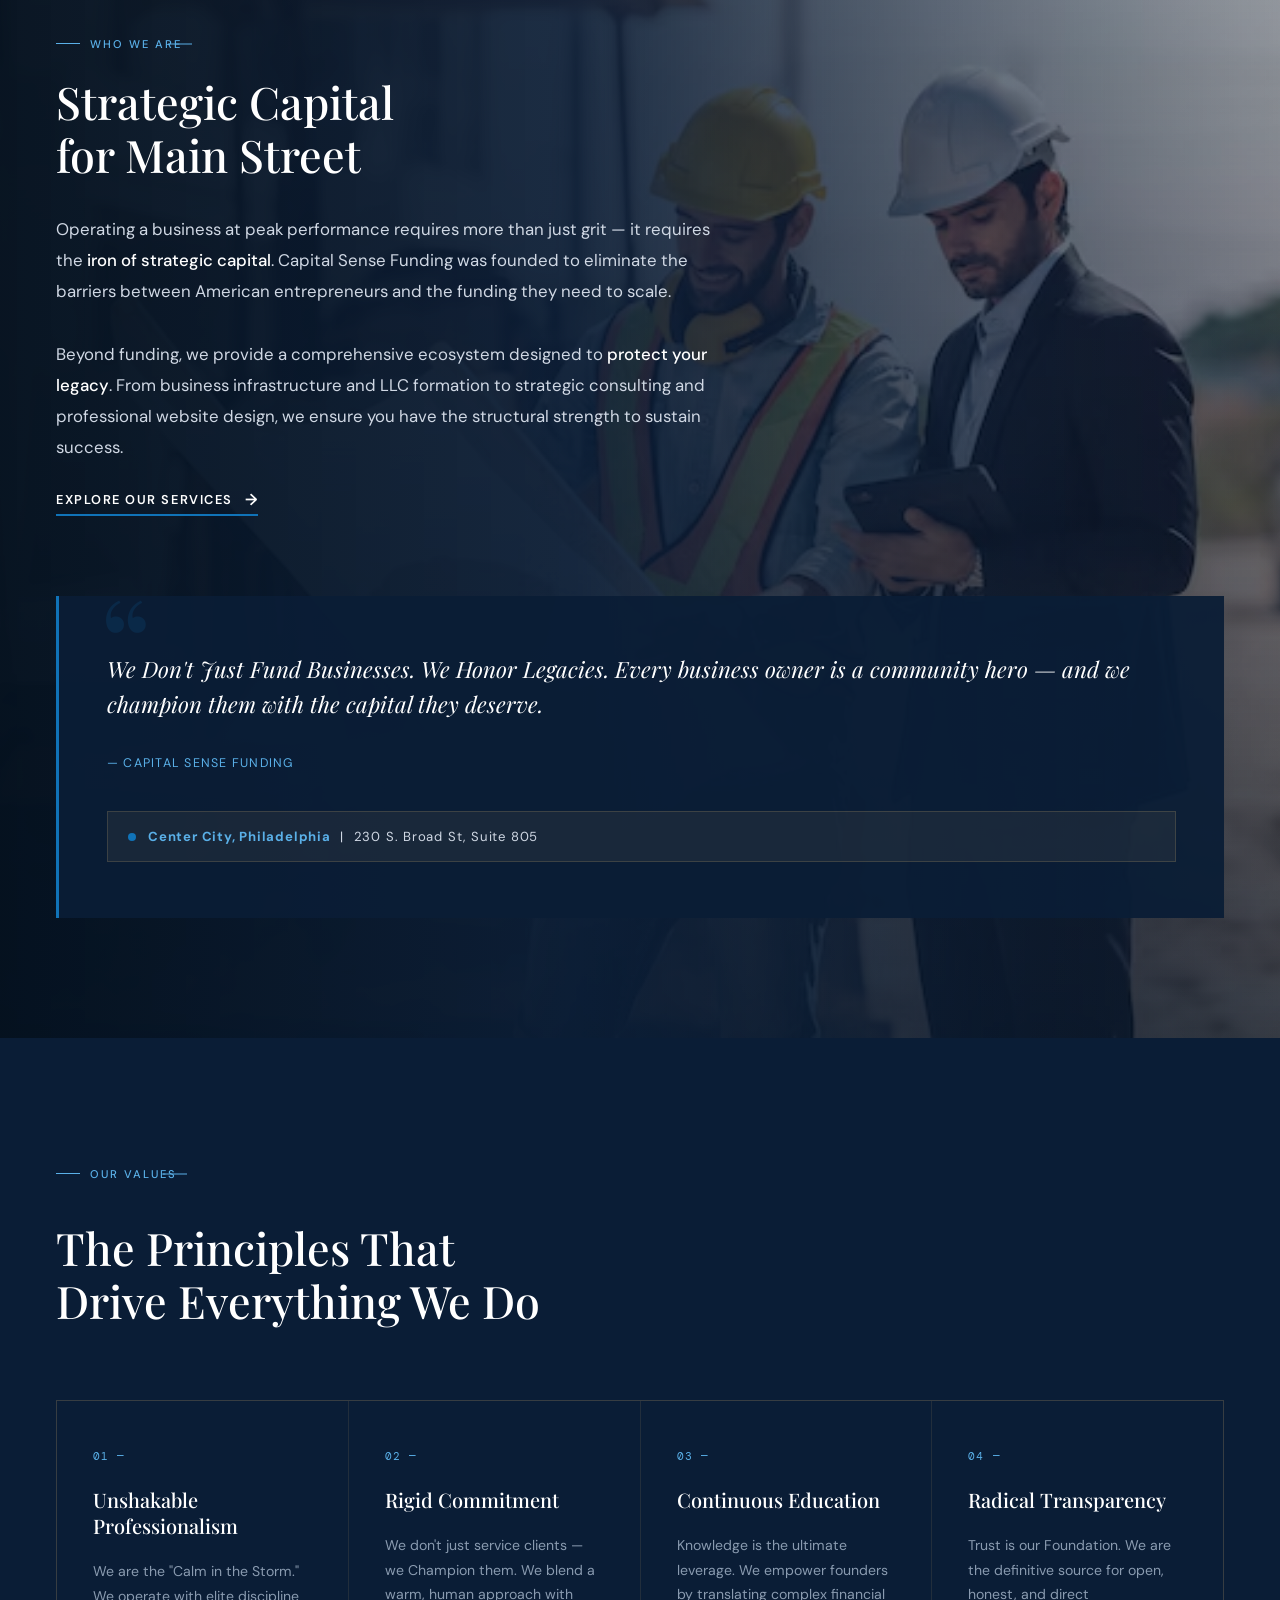
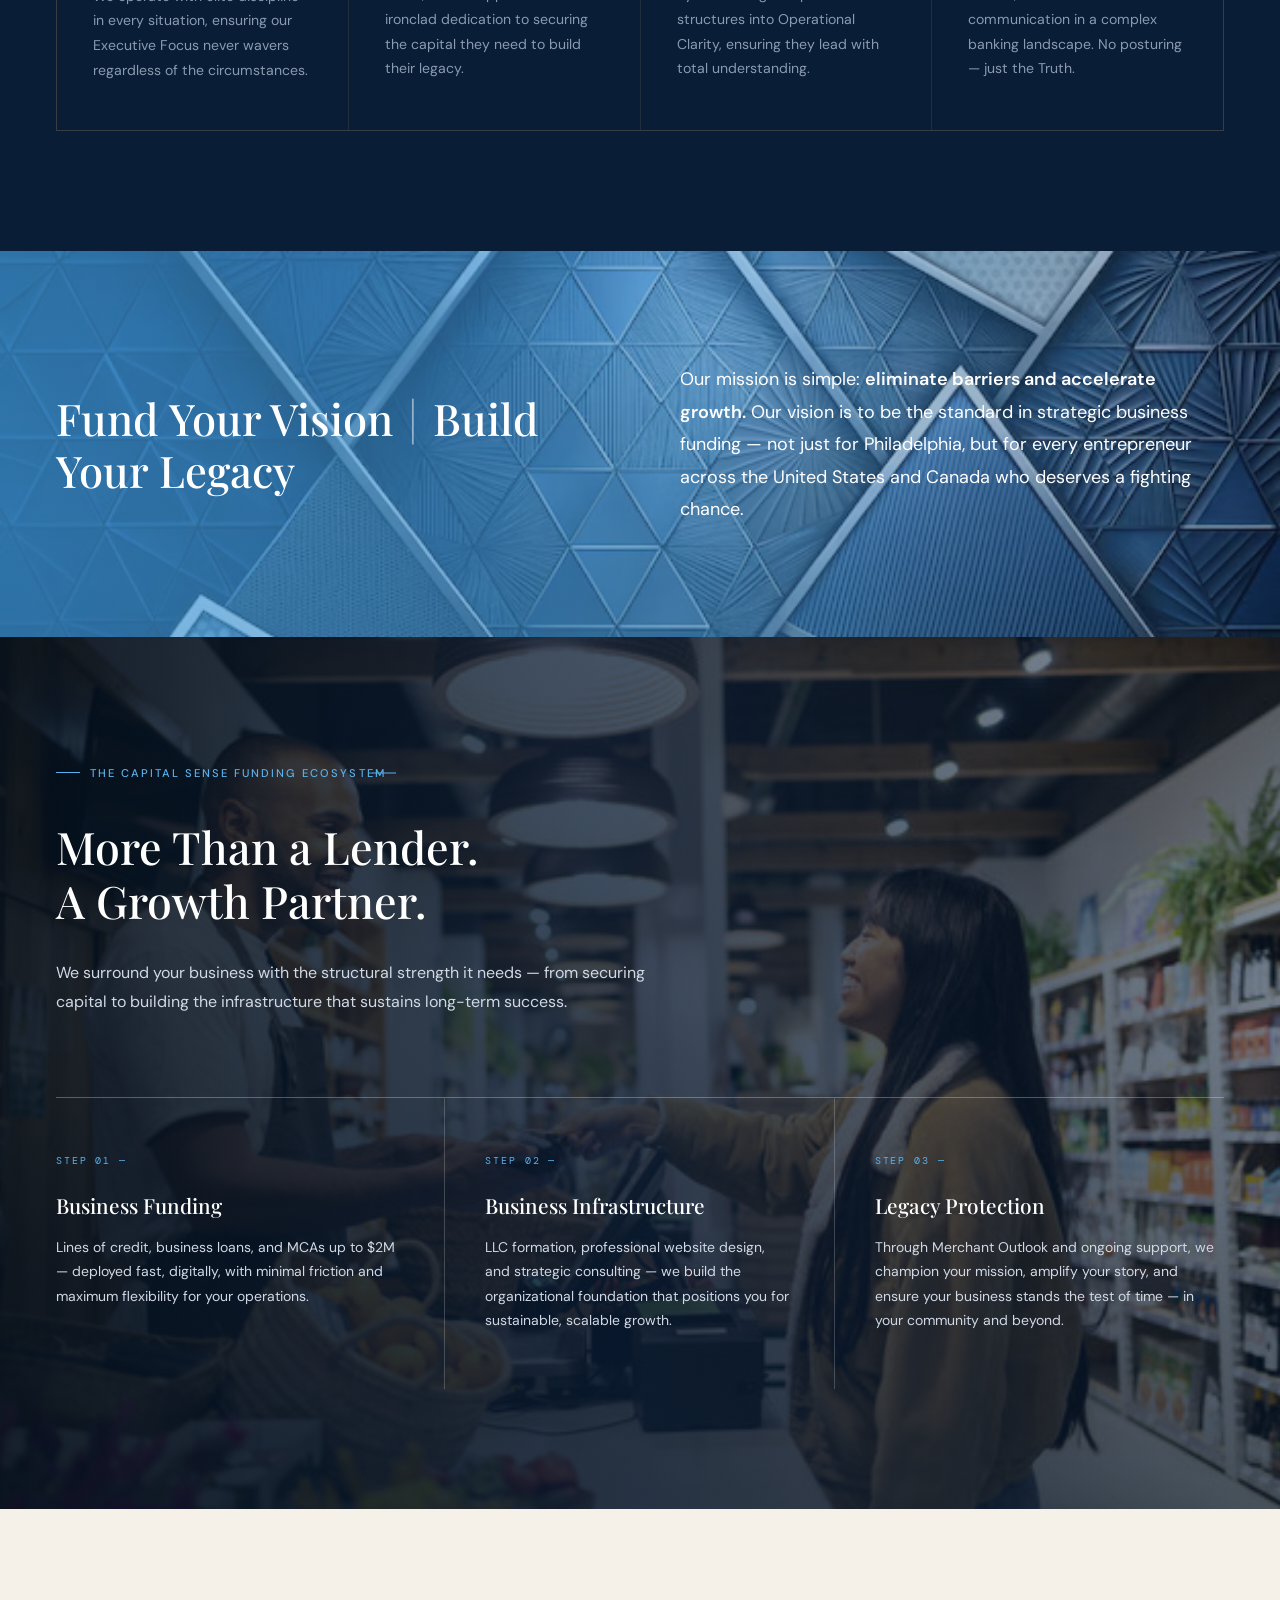
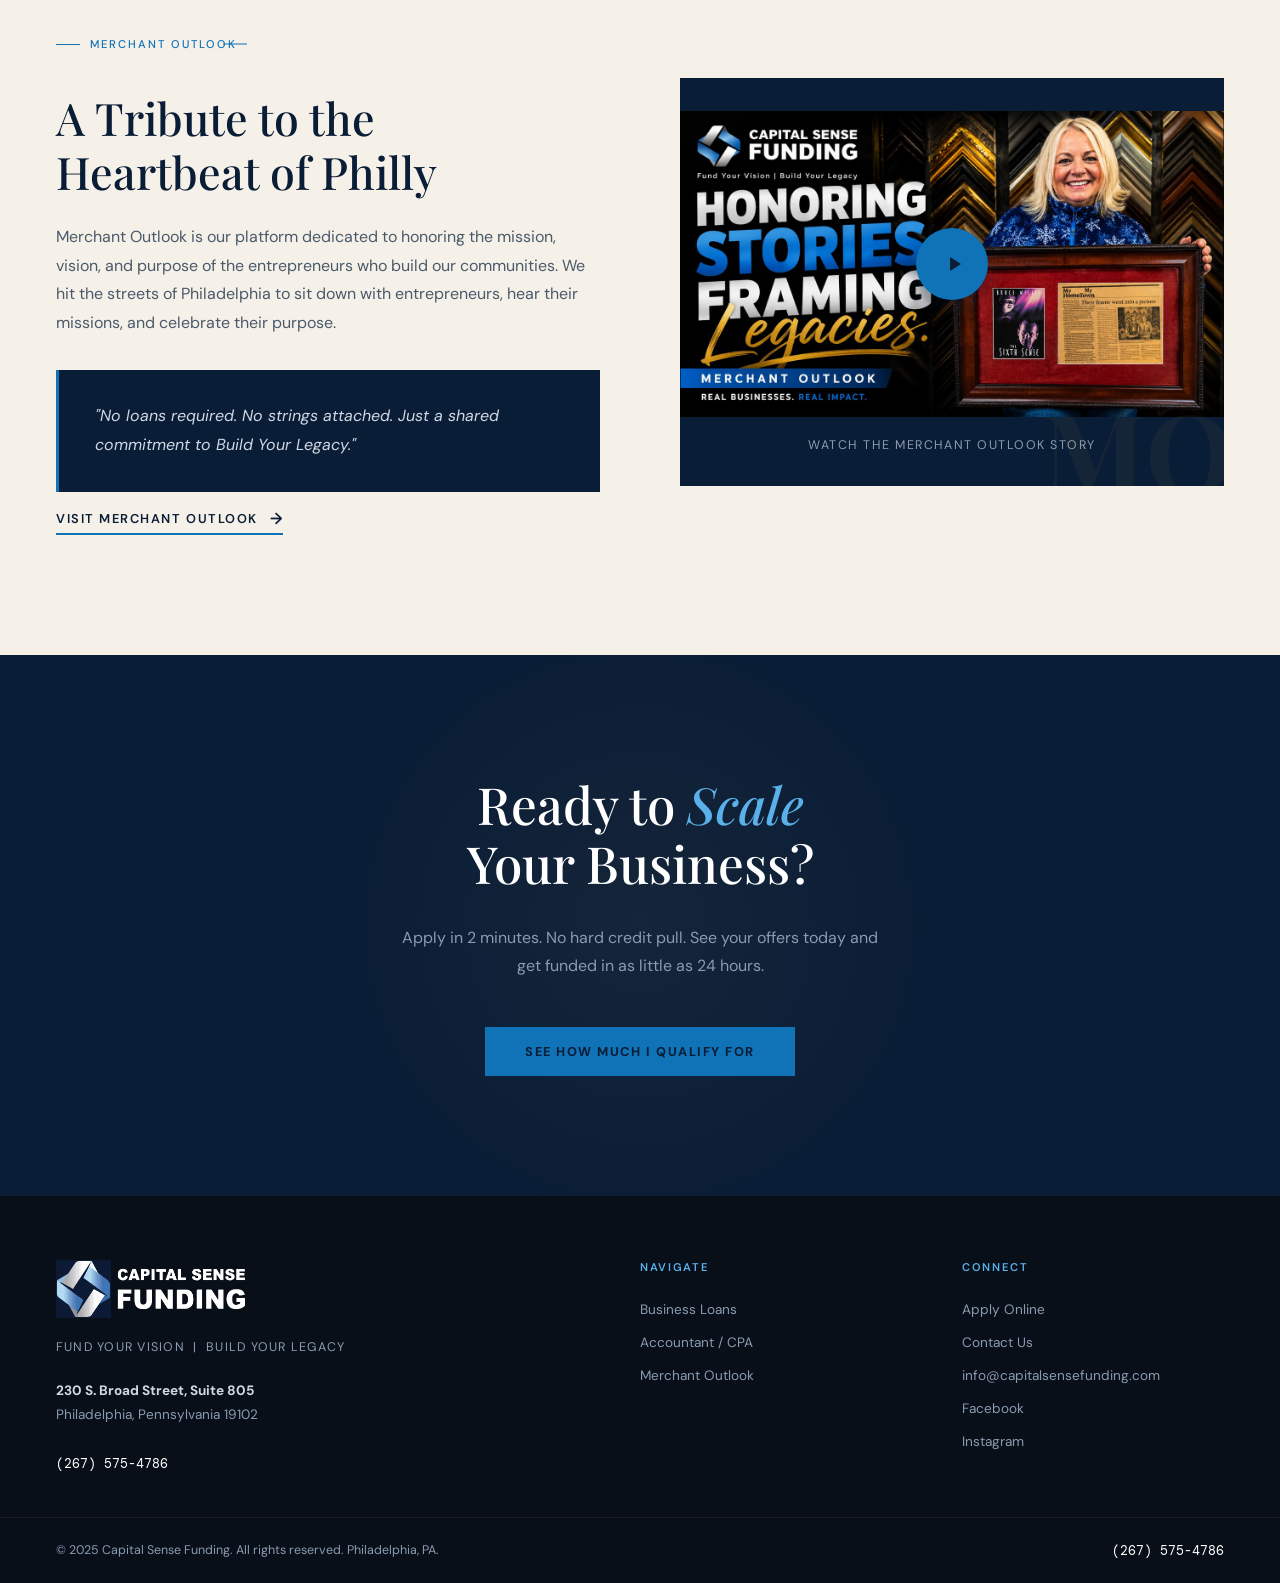
==== commit 9efa45ff: "page changes and email" ====
--- a/index.html
+++ b/index.html
@@ -14,7 +14,7 @@
 <!-- NAV -->
 <nav class="site-nav">
   <div class="nav-brand">
-    <a class="nav-logo" href="index.html"><img src="images/logo - Copy.png" alt="Capital Sense Funding logo"></a>
+    <a class="nav-logo" href="index.html"><img src="images/Test1.png" alt="Capital Sense Funding logo"></a>
     <div class="nav-tagline">Fund your Vision | Build your Legacy</div>
   </div>
   <button class="nav-toggle" type="button" aria-label="Toggle navigation" aria-expanded="false">
@@ -27,7 +27,7 @@
     <li><a href="merchant-outlook.html" title="Visit Merchant Outlook">Merchant Outlook</a></li>
     <li><a href="short-term-loan.html">Business Loans</a></li>
     <li><a href="accountant-cpa.html">Accountant / CPA</a></li>
-    <li><a href="https://www.capitalsensefunding.com/apply-online.php" class="nav-cta">Apply Now</a></li>
+    <li><a href="apply-online.html" class="nav-cta">Apply Now</a></li>
   </ul>
 </nav>
 
@@ -152,7 +152,7 @@
     <h2>Built to <em>Eliminate</em><br>Every Barrier<br>Between You &amp; Capital</h2>
     <p class="barrier-sub">Located in the heart of Center City Philadelphia, we move at the speed of the streets — delivering a 100% digital funding experience that puts the focus back where it belongs: on your business.</p>
     <div class="barrier-actions">
-      <a href="https://www.capitalsensefunding.com/apply-online.php" class="nav-cta hero-cta">Request Funding</a>
+      <a href="apply-online.html" class="nav-cta hero-cta">Request Funding</a>
     </div>
   </div>
 </section>
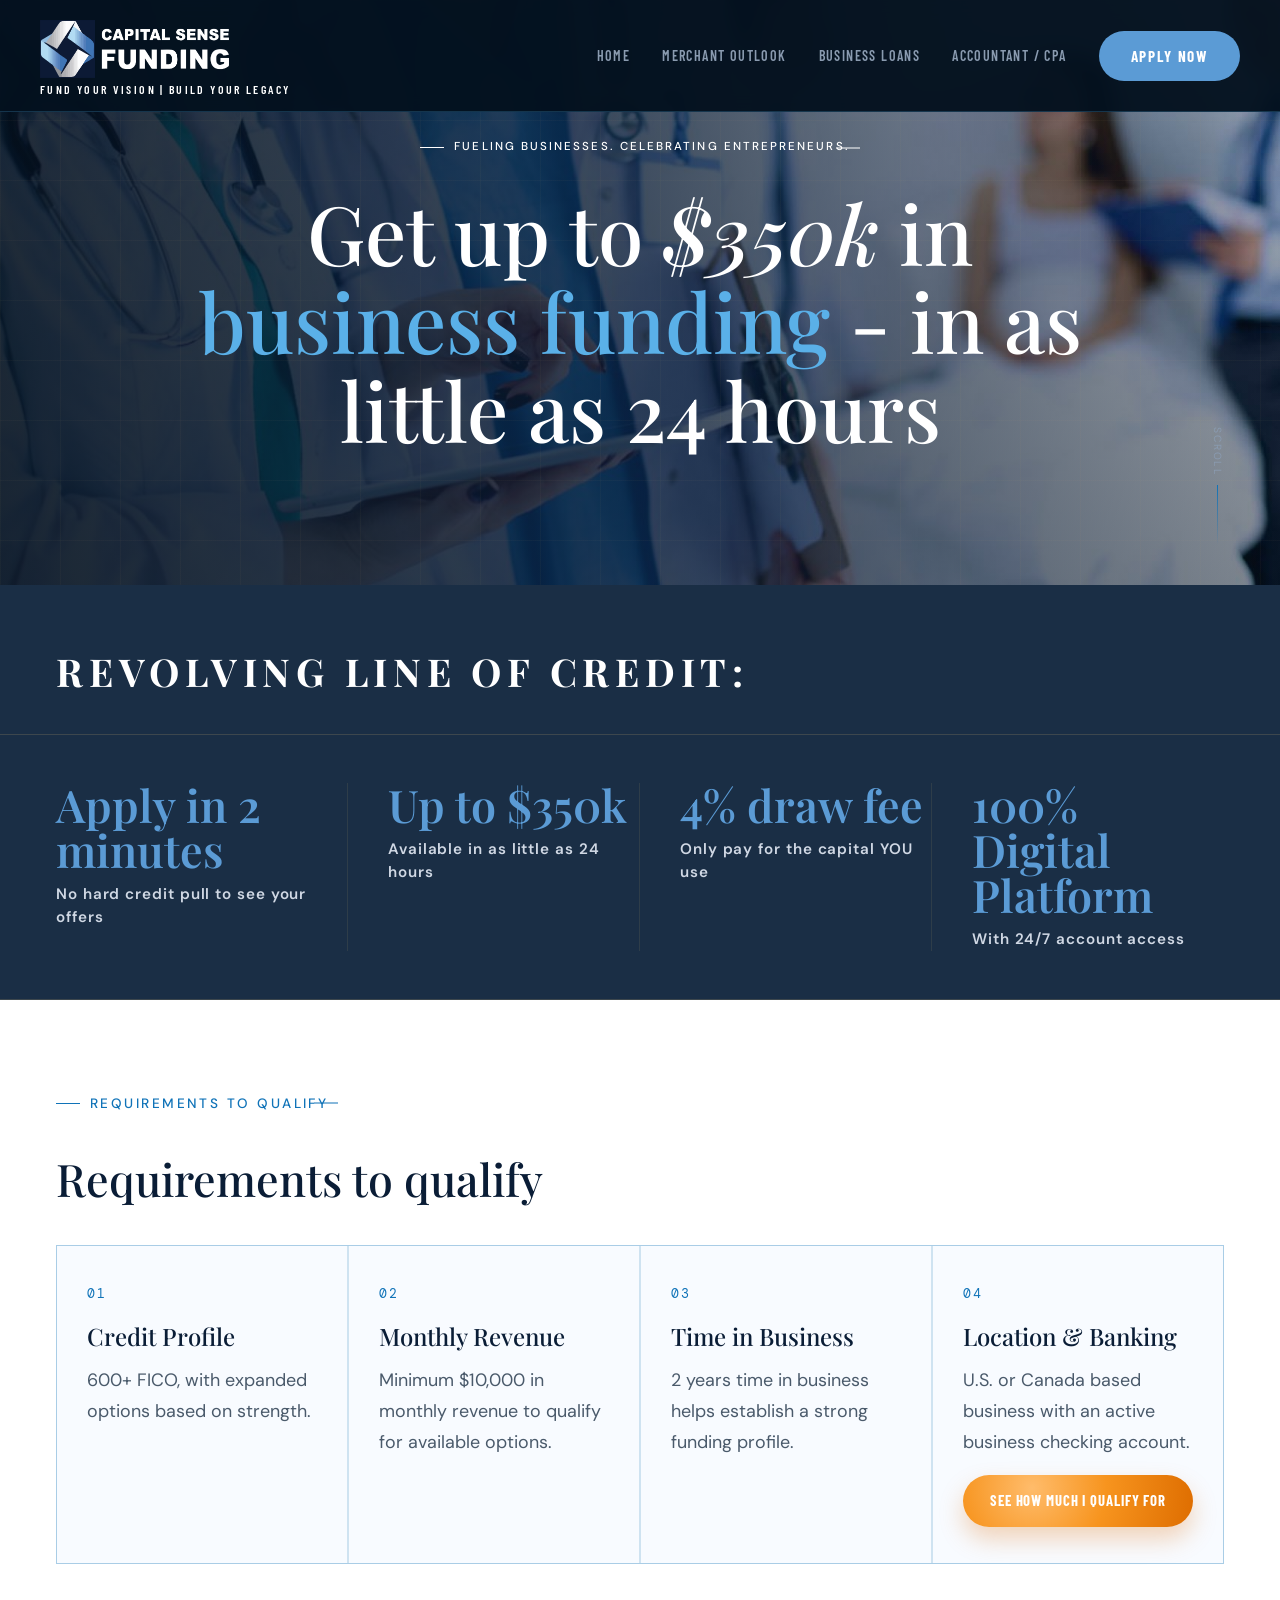
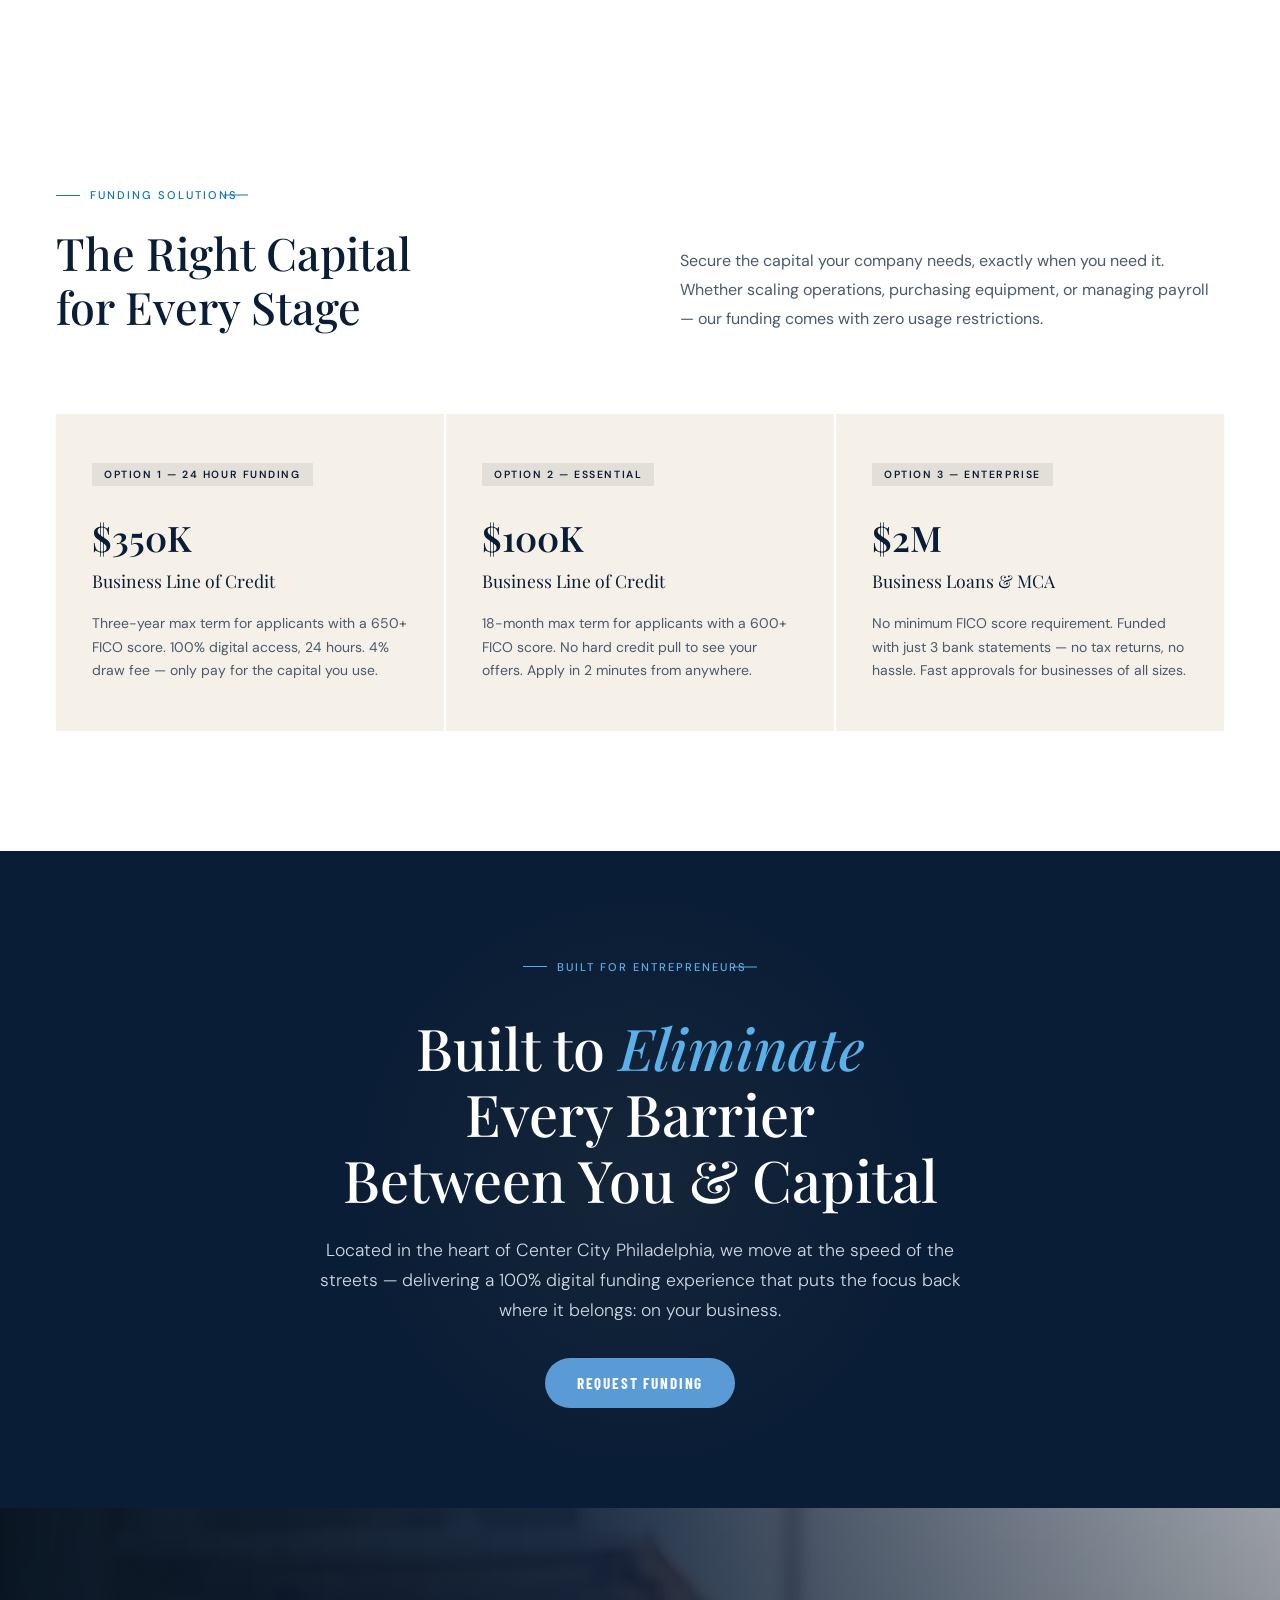
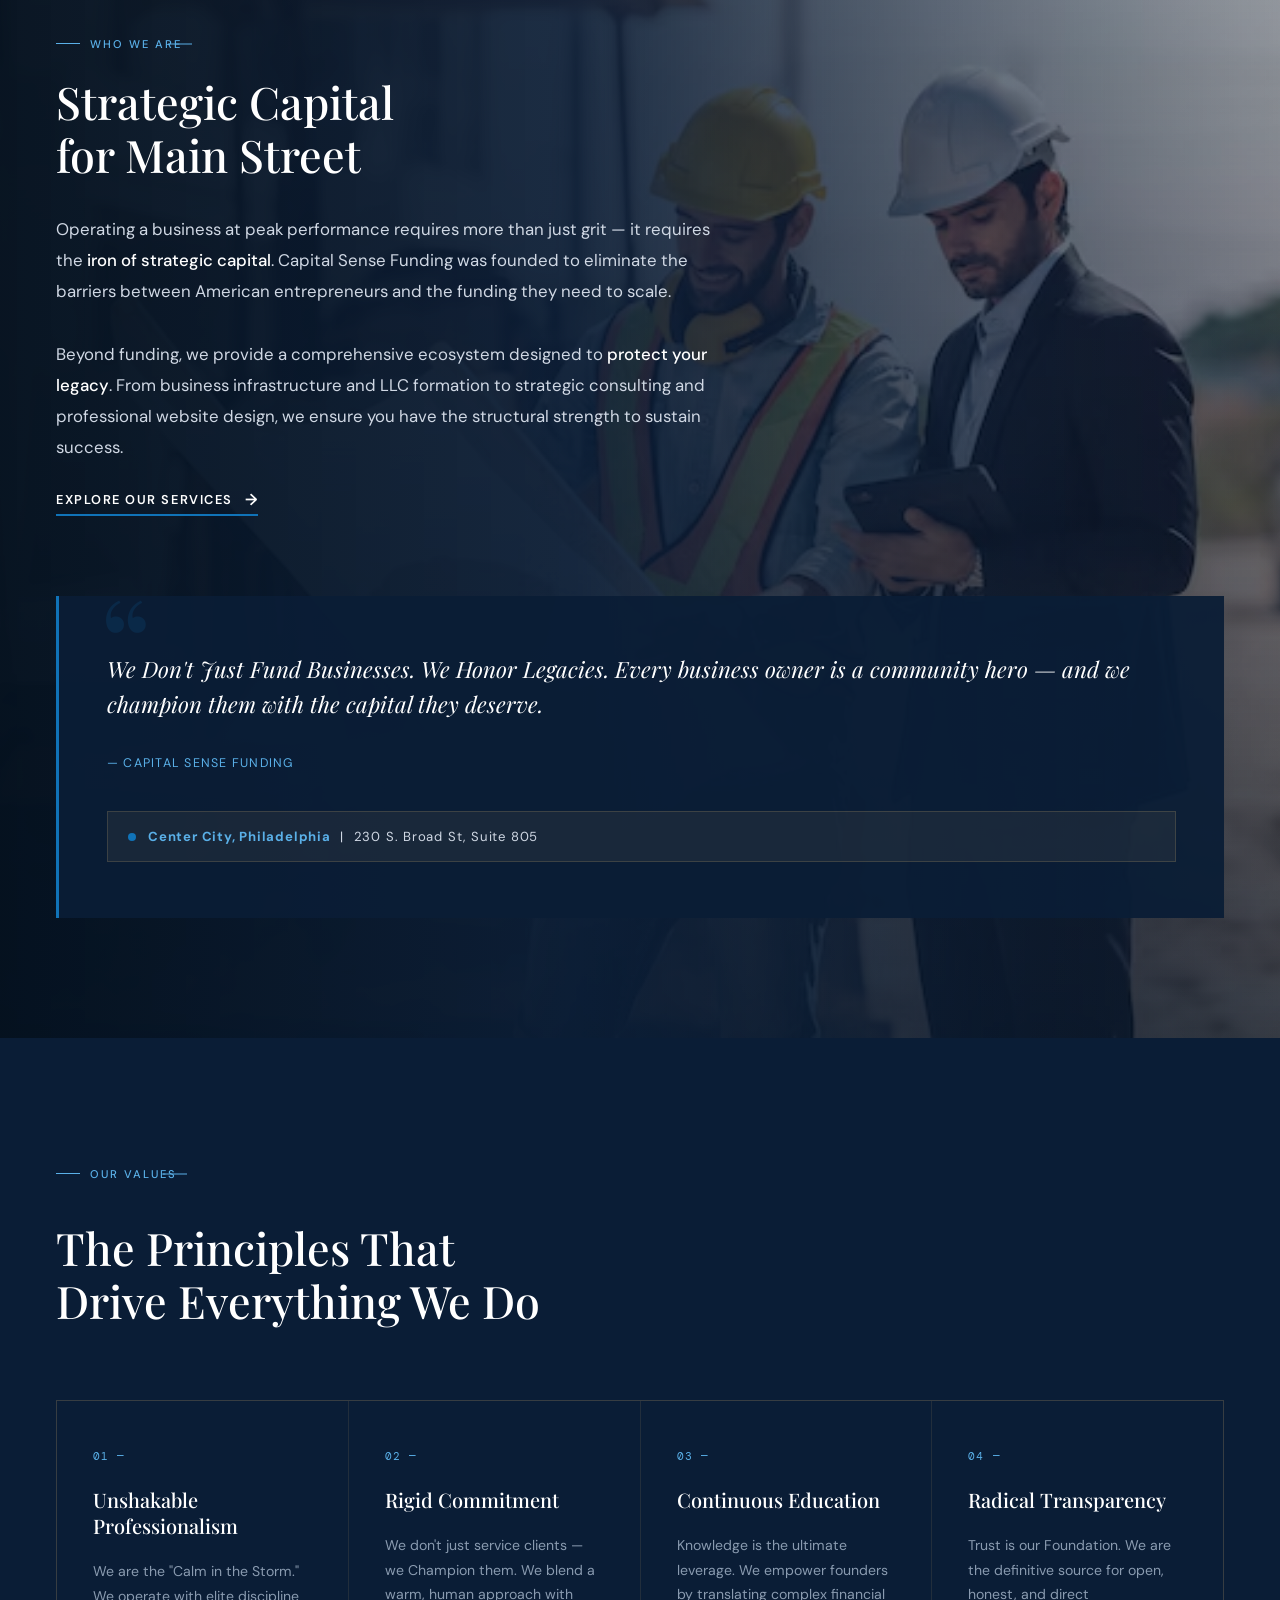
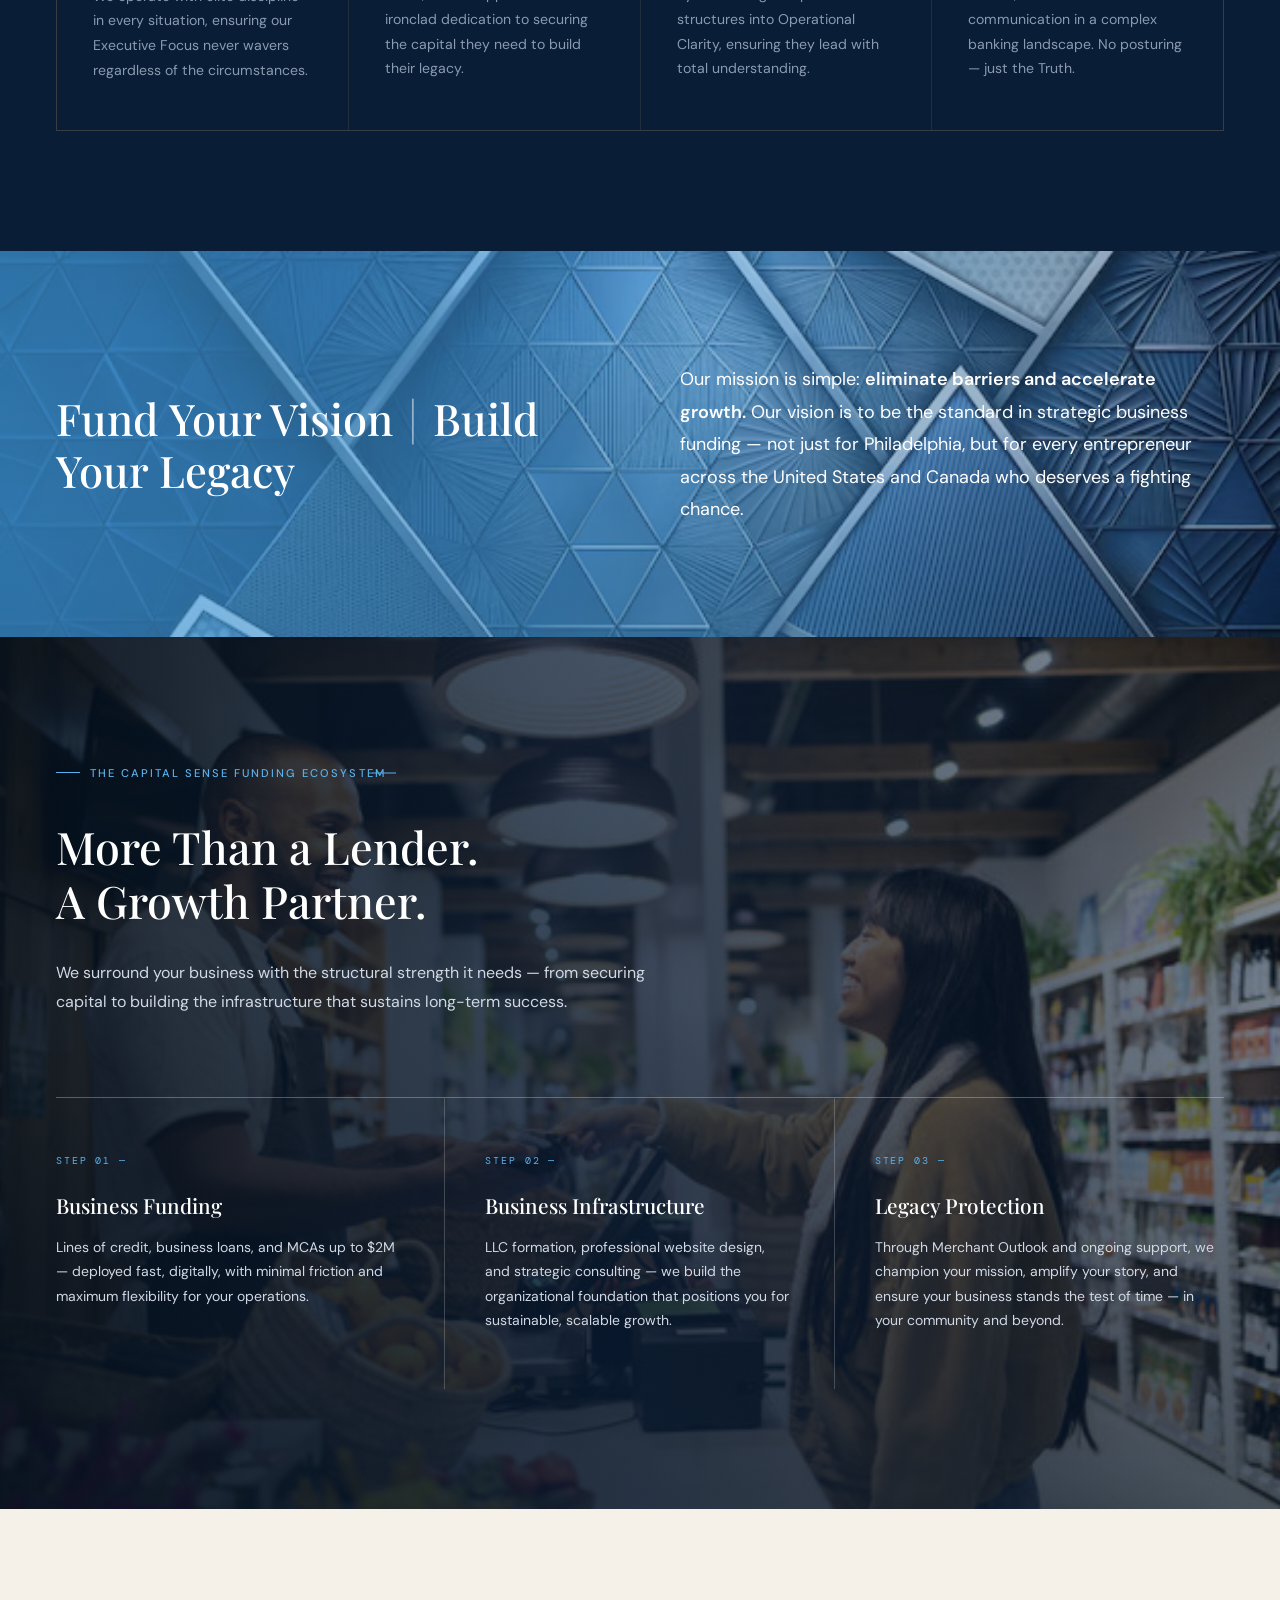
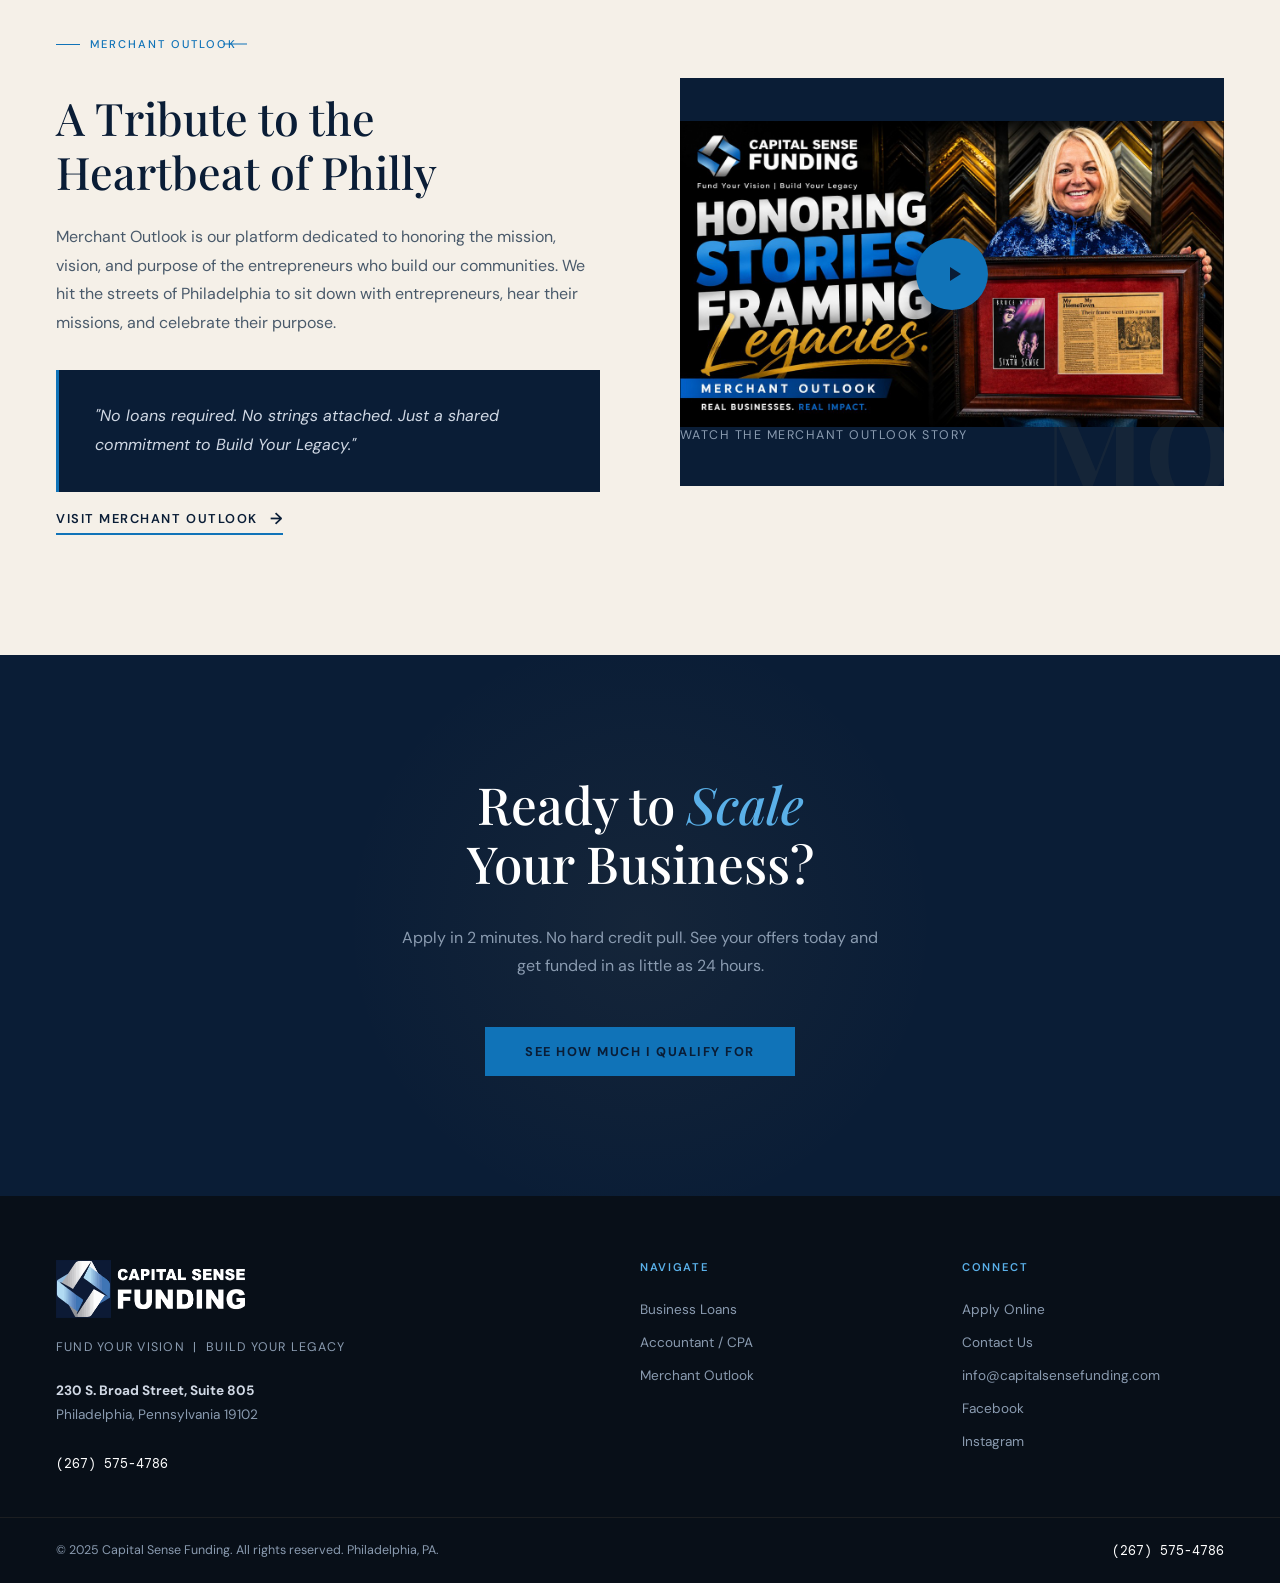
==== commit 0f12e721: "link changes" ====
--- a/index.html
+++ b/index.html
@@ -27,7 +27,7 @@
     <li><a href="merchant-outlook.html" title="Visit Merchant Outlook">Merchant Outlook</a></li>
     <li><a href="short-term-loan.html">Business Loans</a></li>
     <li><a href="accountant-cpa.html">Accountant / CPA</a></li>
-    <li><a href="apply-online.html" class="nav-cta">Apply Now</a></li>
+    <li><a href="https://www.capitalsensefunding.com/apply-online.php" class="nav-cta">Apply Now</a></li>
   </ul>
 </nav>
 
@@ -53,7 +53,7 @@
 
 <!-- STATS BAR -->
 <div class="stats-section">
-  <a class="stats-intro" href="https://lp.constantcontactpages.com/sl/LhbhosA">REVOLVING LINE OF CREDIT:</a>
+  <a class="stats-intro" href="https://www.capitalsensefunding.com/apply-online.php">REVOLVING LINE OF CREDIT:</a>
   <div class="stats-bar">
   <a class="stat-item reveal" href="https://www.capitalsensefunding.com/apply-online.php" aria-label="Apply for up to $350,000 in digital funding">
     <div class="stat-number" data-target="350">Apply in 2 minutes</div>
@@ -101,7 +101,7 @@
       <span class="requirement-label">04</span>
       <h3>Location &amp; Banking</h3>
       <p>U.S. or Canada based business with an active business checking account.</p>
-      <a href="https://lp.constantcontactpages.com/sl/LhbhosA" class="qualify-round-btn">See how much I qualify for</a>
+      <a href="https://www.capitalsensefunding.com/apply-online.php" class="qualify-round-btn">See how much I qualify for</a>
     </div>
   </div>
 </section>
@@ -152,7 +152,7 @@
     <h2>Built to <em>Eliminate</em><br>Every Barrier<br>Between You &amp; Capital</h2>
     <p class="barrier-sub">Located in the heart of Center City Philadelphia, we move at the speed of the streets — delivering a 100% digital funding experience that puts the focus back where it belongs: on your business.</p>
     <div class="barrier-actions">
-      <a href="apply-online.html" class="nav-cta hero-cta">Request Funding</a>
+      <a href="https://www.capitalsensefunding.com/apply-online.php" class="nav-cta hero-cta">Request Funding</a>
     </div>
   </div>
 </section>
@@ -264,7 +264,7 @@
     <a href="merchant-outlook.html" class="who-cta" style="margin-top:16px; display:inline-flex;">Visit Merchant Outlook <span class="who-cta-arrow">→</span></a>
   </div>
   <div class="merchant-right reveal reveal-delay-2">
-    <div class="video-placeholder">
+    <div class="vid I just have my meeting to wait for and then I'm done is less than ten minutes nine minutes. My meeting is in nine minutes to an hour city zone yes no trophies lost no trophies gain he promoting stuff I don't have doing it like I didn't play this generally this try to since this works why is my fire doing like more damage than the ice against the fire resistant boss it is fifty four five minutes five minutes clear this out in a few seconds all right nice probably it's too many of them that doesn't really give you much shit also I hit over ten I think that this the first time I never saved over ten Krystals so big alright it is now fifty seven I have to go in my meetings in three minutes exactly three minutes on ninety starts I have to on my thoughts let's try doing something else are you doing this like passcode confirmation over mediates this password is incorrect than DID is this no it's incorrect though how do I join the meeting let's try this as a link what the heck is supposed to be did itstart what just happened hello since a little bit a little bit late I know I wanted to just have this little life like like meeting just talk about co opt stuff I had like had a whole question I honestly think this has been my co last one mainly because it's been in person I thought anyway so like as way to the workplace and the actual so here's a little different it was mostly versus nowadays I'm like seeing different types of types coming every now and again on talking to like the executive admit of the front desk for data scientists who were company like interviews that come and go like that all it's much you know and drawn you know in person communication has been a lot like interactive I think I've heard a lot about how ta things opposed to what we're rescinding or like having pile around learned how to manage time in a better way especially since I'm going to be there like since I'm actually there's a lot easier to like manage all my time like last that I need to get done better definitely obviously depending on the actual like stuff being on like if something new that I have never tried before obviously it's gonna be like I'm going to approach a different way but as for stuff that I'm familiar with it's definitely gonna see into that yeah and it's great and actually it's because of me why I don't know that it speak to me but he earlier on my brother so he he's not in Dr. statis before he was looking through Drexel and wonderful people in hopefully gets some applications readily super remote from them so they are active in the system before they set up like a job post or listing yet I'll have to ask him next probably next because massak shall have to ask about that and why to actually check out because we're in zero when starts for the next point Tuesday and so I don't day my body did say that he would not worm field he still needs to sent him as a reminder to get that form but then early next week with everything although I made a list of stuff that I am going to put on the pro and yeah good news is my really likes me like so the point that he said that he's willing to bring me on like for a few tops talk to him about that I wanted to help myself like for something else first and this is just like a last resort I can go back to him but it's I can mention that it's commissioned so it is paid yeah that is commissioned well that is that having author in a battle and do a soldiers such as either that author really do that would do kind of try some fancy for self that's a new unique and workflow of this job and I wanted to point a caution like new experience at the very least tried to get something worse if that doesn't wanna something work out I always have him on like the backburner so I think as a notice more strategy you go in around being around then like set you have exactly what you're saying versified your experiences trying to make new positions from the hand but also responsibility and as you serve though exactly I always can come back to and I always have other than that's basically I wanted to decide how those couple questions like I would probably be ending later I wanted to just make sure is there anything else I need to look out for in the next upcoming week less than a couple of weeks so I just want to make sure I possibly can I want to make sure I went as well and we call the EFR student performance out I will then reach out to you probably handle the forum just saying hey everyone is returning in their first or second call off we're gonna have a reflection meeting here you sign up for it and you already want to do a reflection meeting process last year so exactly that you know the calendar will sign up and reminder sign up for the wins and what I remember those meeting was just the two of us is it's other people remember you were saying that the meeting is usually with other students in these students like you know I like the massive students are I usually schedulally fifteen meetings for some time really sounds a still or another but you to do is sign up as soon as you can okay was it I forget what I national wind up that way but I know sometimes students way too sign up and they're all filled and there's no other students to me okay so the intends to be like the last couple reflection meetings might end up with students okay so you're already purchased to the early early usually on second or terms soon to the classes immediately so informed yeah that should be get to that email but it's probably it's probably not far in that's my opportunity well figure that's just about it I don't have any other questions or concerns anything does come up sort of like you know my heart and may not be hearing not how long going for you already I want to make sure that he gave you turn all right how the rest of your day application form the full application those that have they they they need to have a online form the full application form the link I sent to you is called a constant contact that's called a landing page the one you said to me is a landing page yes that's all the landing page but the one that you but the one that you want it to send you is the the other link the one that you send you to the one on the right on the old website form that that needs to go where it says apply two minutes see how much fifty for the business home page where it says digital funding requests when I click that it takes me to the landing page to the to the online application form okay okay is there anywhere else that needs to that needs to be changed to the till the online application no just in those four response okay so in the four spots that you're just listed are supposed to take you to the online application which is the old website and then everything else can say this can stay as the landing page l lastly on emerging how text it to you on emerging outlook page we have a apply online how much you qualify for a button that also needs the online application form the full form but I'll train trying to send it to you there I'll find online and see how much I qualify for buttons that's on the emergence that also needs to send you to the online application okay hold on can you stay on the can you stay on the phone yeah okay give me one second okay so just to reiterate we have applying two minutes see how much my qualify for request funding on the rich network you have at the bottom the fund you're ready to fund your line and revision so we have digital the digital funding request okay oh my fucking god dude not again I might not be able my thing's not working hold on try ag did you go did you you you did go to the office today though right yeah I'm at work okayain are you in the office right now I won't brave okayinkeo-placeholder">
       <div class="video-thumb-wrap">
         <img src="images/alex1.jpg" alt="Merchant Outlook thumbnail" class="video-thumb">
         <div class="play-btn" onclick="openVideo('qTaCQqEyh9E')">
@@ -282,7 +282,7 @@
   <h2 class="reveal">Ready to <em>Scale</em><br>Your Business?</h2>
   <p class="reveal reveal-delay-1">Apply in 2 minutes. No hard credit pull. See your offers today and get funded in as little as 24 hours.</p>
   <div class="cta-buttons reveal reveal-delay-2">
-    <a href="https://lp.constantcontactpages.com/sl/LhbhosA" class="btn-primary">See How Much I Qualify For</a>
+    <a href="https://www.capitalsensefunding.com/apply-online.php" class="btn-primary">See How Much I Qualify For</a>
   </div>
 </section>
 
@@ -308,7 +308,7 @@
   <div class="footer-col">
     <h4>Connect</h4>
     <ul>
-      <li><a href="#">Apply Online</a></li>
+      <li><a href="https://www.capitalsensefunding.com/apply-online.php">Apply Online</a></li>
       <li><a href="https://lp.constantcontactpages.com/sl/LhbhosA">Contact Us</a></li>
       <li><a href="mailto:info@capitalsensefunding.com">info@capitalsensefunding.com</a></li>
       <li><a href="#">Facebook</a></li>
